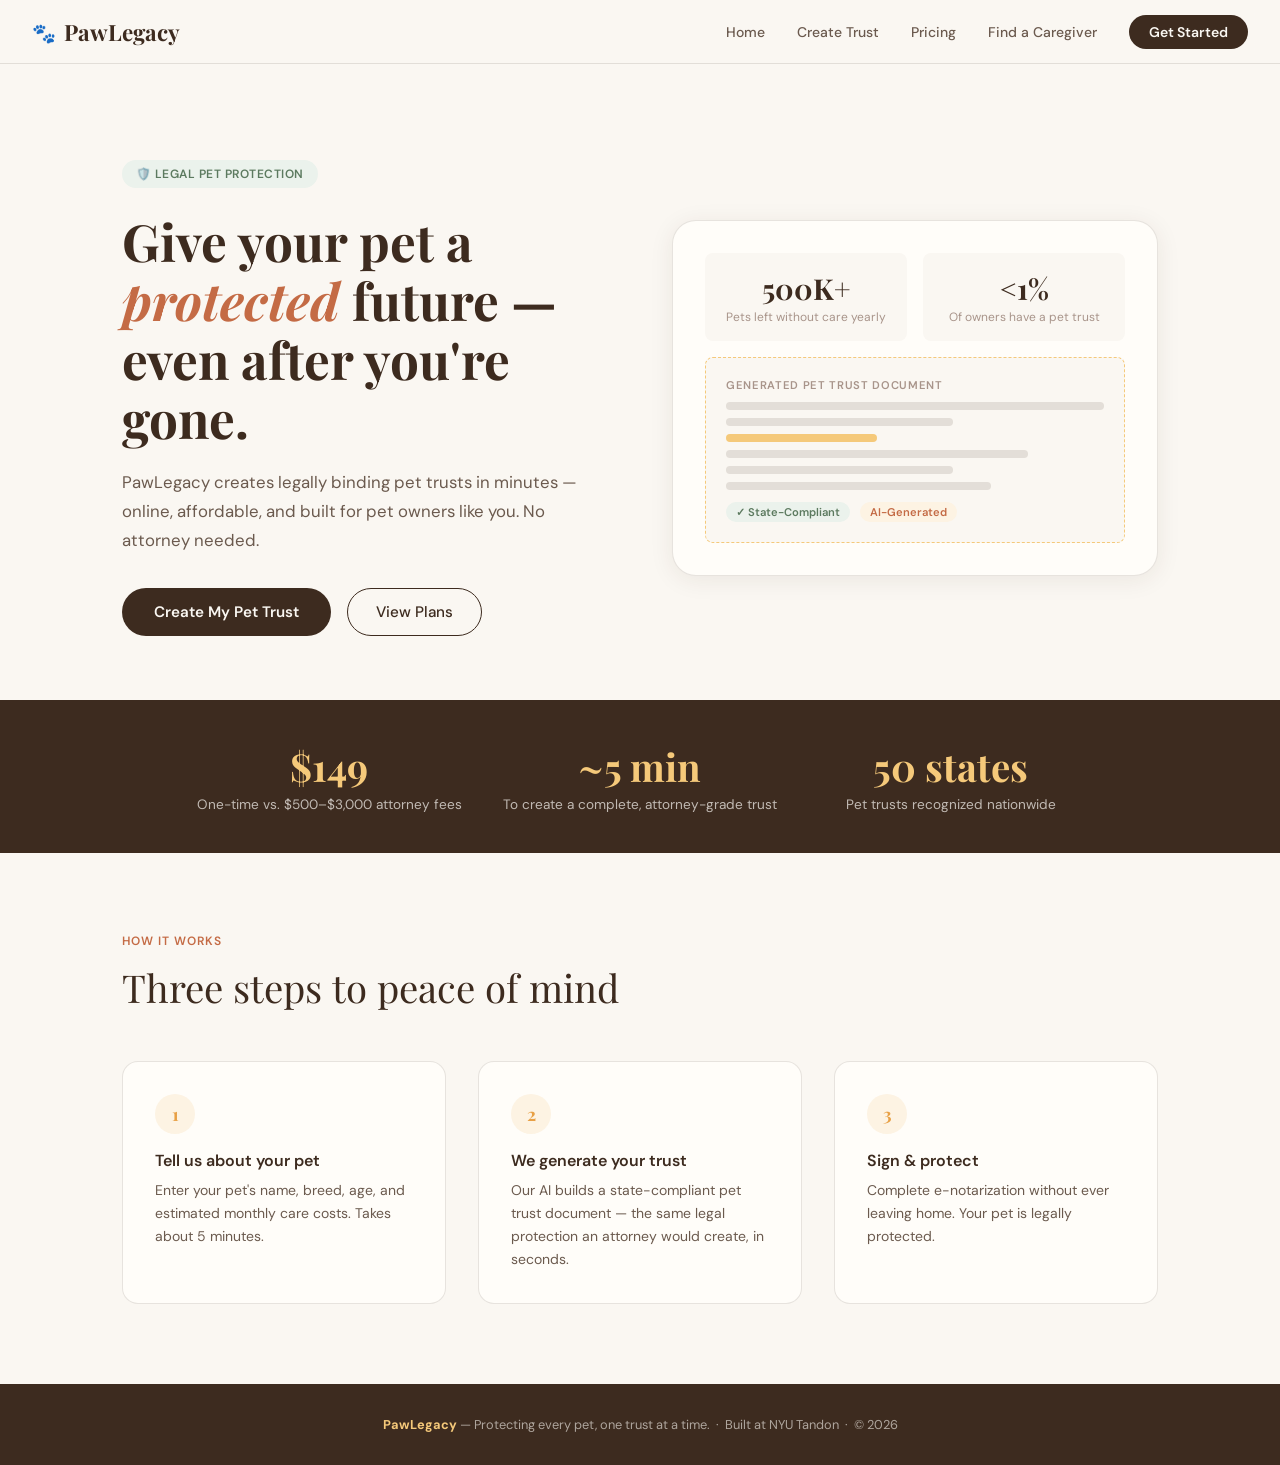
==== pawlegacy.html @ ebb41017 "Add files via upload" ====
<!DOCTYPE html>
<html lang="en">
<head>
<meta charset="UTF-8">
<meta name="viewport" content="width=device-width, initial-scale=1.0">
<title>PawLegacy — Protect Your Pet's Future</title>
<link href="https://fonts.googleapis.com/css2?family=Playfair+Display:ital,wght@0,400;0,700;1,400&family=DM+Sans:wght@300;400;500;600&display=swap" rel="stylesheet">
<style>
  :root {
    --cream: #FAF7F2;
    --warm-white: #FFFDF9;
    --bark: #3D2B1F;
    --bark-light: #6B4C3B;
    --amber: #E8A045;
    --amber-light: #F5C97A;
    --amber-pale: #FDF3E3;
    --sage: #5C7A5F;
    --sage-light: #8BA88E;
    --sage-pale: #EBF2EC;
    --terracotta: #C46B45;
    --terracotta-pale: #F7EAE4;
    --text-main: #2A1F17;
    --text-mid: #6B5A4E;
    --text-light: #A8948A;
    --border: rgba(61,43,31,0.12);
    --shadow: 0 4px 24px rgba(61,43,31,0.08);
    --radius: 16px;
    --radius-sm: 8px;
  }

  * { margin: 0; padding: 0; box-sizing: border-box; }

  body {
    font-family: 'DM Sans', sans-serif;
    background: var(--cream);
    color: var(--text-main);
    min-height: 100vh;
  }

  /* NAV */
  nav {
    position: fixed; top: 0; left: 0; right: 0; z-index: 100;
    background: rgba(250,247,242,0.92);
    backdrop-filter: blur(12px);
    border-bottom: 1px solid var(--border);
    padding: 0 2rem;
    height: 64px;
    display: flex; align-items: center; justify-content: space-between;
  }
  .nav-logo {
    font-family: 'Playfair Display', serif;
    font-size: 1.4rem;
    font-weight: 700;
    color: var(--bark);
    display: flex; align-items: center; gap: 8px;
  }
  .nav-logo .paw { font-size: 1.2rem; }
  .nav-links { display: flex; gap: 2rem; align-items: center; }
  .nav-links a {
    text-decoration: none; color: var(--text-mid);
    font-size: 0.875rem; font-weight: 500;
    cursor: pointer;
    transition: color 0.2s;
  }
  .nav-links a:hover { color: var(--bark); }
  .nav-cta {
    background: var(--bark);
    color: var(--cream) !important;
    padding: 8px 20px;
    border-radius: 40px;
    font-weight: 600 !important;
  }
  .nav-cta:hover { background: var(--bark-light); color: var(--cream) !important; }

  /* PAGES */
  .page { display: none; padding-top: 64px; min-height: 100vh; }
  .page.active { display: block; }

  /* ====== LANDING PAGE ====== */
  .hero {
    padding: 6rem 2rem 4rem;
    max-width: 1100px;
    margin: 0 auto;
    display: grid;
    grid-template-columns: 1fr 1fr;
    gap: 4rem;
    align-items: center;
  }
  .hero-badge {
    display: inline-flex; align-items: center; gap: 6px;
    background: var(--sage-pale);
    color: var(--sage);
    font-size: 0.75rem; font-weight: 600;
    padding: 6px 14px;
    border-radius: 40px;
    margin-bottom: 1.5rem;
    letter-spacing: 0.04em;
    text-transform: uppercase;
  }
  .hero h1 {
    font-family: 'Playfair Display', serif;
    font-size: clamp(2.4rem, 4vw, 3.4rem);
    line-height: 1.15;
    color: var(--bark);
    margin-bottom: 1.25rem;
  }
  .hero h1 em { font-style: italic; color: var(--terracotta); }
  .hero p {
    font-size: 1.05rem;
    line-height: 1.75;
    color: var(--text-mid);
    margin-bottom: 2rem;
  }
  .hero-actions { display: flex; gap: 1rem; align-items: center; flex-wrap: wrap; }
  .btn-primary {
    background: var(--bark);
    color: var(--cream);
    border: none;
    padding: 14px 32px;
    border-radius: 40px;
    font-family: 'DM Sans', sans-serif;
    font-size: 0.95rem;
    font-weight: 600;
    cursor: pointer;
    transition: transform 0.2s, background 0.2s;
  }
  .btn-primary:hover { background: var(--bark-light); transform: translateY(-1px); }
  .btn-secondary {
    background: transparent;
    color: var(--bark);
    border: 1.5px solid var(--bark);
    padding: 13px 28px;
    border-radius: 40px;
    font-family: 'DM Sans', sans-serif;
    font-size: 0.95rem;
    font-weight: 500;
    cursor: pointer;
    transition: background 0.2s;
  }
  .btn-secondary:hover { background: var(--amber-pale); }

  .hero-visual {
    position: relative;
    background: var(--warm-white);
    border-radius: 24px;
    border: 1px solid var(--border);
    padding: 2rem;
    box-shadow: var(--shadow);
  }
  .hero-stat-row { display: grid; grid-template-columns: 1fr 1fr; gap: 1rem; margin-bottom: 1rem; }
  .hero-stat {
    background: var(--cream);
    border-radius: var(--radius-sm);
    padding: 1rem;
    text-align: center;
  }
  .hero-stat .num {
    font-family: 'Playfair Display', serif;
    font-size: 1.8rem;
    font-weight: 700;
    color: var(--bark);
  }
  .hero-stat .label {
    font-size: 0.75rem;
    color: var(--text-light);
    margin-top: 2px;
  }
  .hero-doc-preview {
    background: var(--cream);
    border-radius: var(--radius-sm);
    padding: 1.25rem;
    border: 1px dashed var(--amber-light);
  }
  .doc-line { height: 8px; background: var(--border); border-radius: 4px; margin-bottom: 8px; }
  .doc-line.short { width: 60%; }
  .doc-line.amber { background: var(--amber-light); width: 40%; }
  .doc-tag {
    display: inline-block;
    background: var(--sage-pale);
    color: var(--sage);
    font-size: 0.7rem;
    font-weight: 600;
    padding: 3px 10px;
    border-radius: 20px;
    margin-top: 4px;
  }

  /* STATS STRIP */
  .stats-strip {
    background: var(--bark);
    padding: 2.5rem 2rem;
  }
  .stats-inner {
    max-width: 900px;
    margin: 0 auto;
    display: grid;
    grid-template-columns: repeat(3, 1fr);
    gap: 2rem;
    text-align: center;
  }
  .strip-stat .n {
    font-family: 'Playfair Display', serif;
    font-size: 2.4rem;
    color: var(--amber-light);
    font-weight: 700;
  }
  .strip-stat .l {
    font-size: 0.85rem;
    color: rgba(250,247,242,0.7);
    margin-top: 4px;
  }

  /* HOW IT WORKS */
  .section {
    padding: 5rem 2rem;
    max-width: 1100px;
    margin: 0 auto;
  }
  .section-label {
    font-size: 0.75rem;
    font-weight: 600;
    letter-spacing: 0.08em;
    text-transform: uppercase;
    color: var(--terracotta);
    margin-bottom: 0.75rem;
  }
  .section-title {
    font-family: 'Playfair Display', serif;
    font-size: clamp(1.8rem, 3vw, 2.6rem);
    color: var(--bark);
    margin-bottom: 3rem;
  }
  .steps {
    display: grid;
    grid-template-columns: repeat(3, 1fr);
    gap: 2rem;
  }
  .step {
    background: var(--warm-white);
    border-radius: var(--radius);
    padding: 2rem;
    border: 1px solid var(--border);
    position: relative;
  }
  .step-num {
    width: 40px; height: 40px;
    background: var(--amber-pale);
    color: var(--amber);
    border-radius: 50%;
    display: flex; align-items: center; justify-content: center;
    font-family: 'Playfair Display', serif;
    font-size: 1.1rem;
    font-weight: 700;
    margin-bottom: 1rem;
  }
  .step h3 {
    font-size: 1rem;
    font-weight: 600;
    color: var(--bark);
    margin-bottom: 0.5rem;
  }
  .step p { font-size: 0.875rem; color: var(--text-mid); line-height: 1.65; }

  /* FOOTER */
  footer {
    background: var(--bark);
    color: rgba(250,247,242,0.6);
    text-align: center;
    padding: 2rem;
    font-size: 0.8rem;
  }
  footer strong { color: var(--amber-light); }

  /* ====== TRUST FORM PAGE ====== */
  .form-container {
    max-width: 760px;
    margin: 0 auto;
    padding: 3rem 2rem;
  }
  .form-header { margin-bottom: 2.5rem; }
  .form-header h2 {
    font-family: 'Playfair Display', serif;
    font-size: 2rem;
    color: var(--bark);
    margin-bottom: 0.5rem;
  }
  .form-header p { color: var(--text-mid); font-size: 0.95rem; }

  .form-card {
    background: var(--warm-white);
    border-radius: var(--radius);
    border: 1px solid var(--border);
    padding: 2rem;
    margin-bottom: 1.5rem;
  }
  .form-card h3 {
    font-size: 0.8rem;
    font-weight: 600;
    letter-spacing: 0.06em;
    text-transform: uppercase;
    color: var(--amber);
    margin-bottom: 1.25rem;
  }
  .form-grid { display: grid; grid-template-columns: 1fr 1fr; gap: 1rem; }
  .form-group { margin-bottom: 0; }
  .form-group.full { grid-column: 1 / -1; }
  label {
    display: block;
    font-size: 0.8rem;
    font-weight: 500;
    color: var(--text-mid);
    margin-bottom: 5px;
  }
  input, select, textarea {
    width: 100%;
    background: var(--cream);
    border: 1px solid var(--border);
    border-radius: var(--radius-sm);
    padding: 10px 14px;
    font-family: 'DM Sans', sans-serif;
    font-size: 0.9rem;
    color: var(--text-main);
    transition: border-color 0.2s;
    outline: none;
  }
  input:focus, select:focus, textarea:focus {
    border-color: var(--amber);
    background: var(--warm-white);
  }
  textarea { min-height: 80px; resize: vertical; }

  .pet-row {
    background: var(--cream);
    border-radius: var(--radius-sm);
    padding: 1rem;
    margin-bottom: 0.75rem;
    border: 1px solid var(--border);
    display: grid;
    grid-template-columns: 1fr 1fr 1fr auto;
    gap: 0.75rem;
    align-items: end;
  }
  .btn-add-pet {
    background: none;
    border: 1.5px dashed var(--border);
    border-radius: var(--radius-sm);
    padding: 10px;
    width: 100%;
    font-family: 'DM Sans', sans-serif;
    font-size: 0.875rem;
    color: var(--text-light);
    cursor: pointer;
    transition: border-color 0.2s, color 0.2s;
    margin-top: 0.5rem;
  }
  .btn-add-pet:hover { border-color: var(--amber); color: var(--amber); }
  .btn-remove {
    background: none;
    border: none;
    color: var(--text-light);
    cursor: pointer;
    font-size: 1.1rem;
    padding: 6px;
    border-radius: 4px;
    line-height: 1;
  }
  .btn-remove:hover { color: var(--terracotta); }

  .generate-btn {
    width: 100%;
    background: var(--bark);
    color: var(--cream);
    border: none;
    padding: 16px;
    border-radius: 40px;
    font-family: 'DM Sans', sans-serif;
    font-size: 1rem;
    font-weight: 600;
    cursor: pointer;
    margin-top: 0.5rem;
    transition: background 0.2s, transform 0.2s;
    display: flex; align-items: center; justify-content: center; gap: 8px;
  }
  .generate-btn:hover { background: var(--bark-light); transform: translateY(-1px); }
  .generate-btn:disabled { opacity: 0.6; cursor: not-allowed; transform: none; }

  /* Loading */
  .loading-state {
    text-align: center;
    padding: 3rem 2rem;
    display: none;
  }
  .spinner {
    width: 40px; height: 40px;
    border: 3px solid var(--border);
    border-top-color: var(--amber);
    border-radius: 50%;
    animation: spin 0.8s linear infinite;
    margin: 0 auto 1rem;
  }
  @keyframes spin { to { transform: rotate(360deg); } }
  .loading-state p { color: var(--text-mid); font-size: 0.9rem; }

  /* Document output */
  .doc-output {
    display: none;
    background: var(--warm-white);
    border-radius: var(--radius);
    border: 2px solid var(--sage-light);
    padding: 2.5rem;
    margin-top: 1.5rem;
    position: relative;
  }
  .doc-output .doc-badge {
    position: absolute; top: -12px; left: 24px;
    background: var(--sage);
    color: white;
    font-size: 0.7rem;
    font-weight: 600;
    padding: 4px 14px;
    border-radius: 20px;
    letter-spacing: 0.04em;
    text-transform: uppercase;
  }
  .doc-output h4 {
    font-family: 'Playfair Display', serif;
    font-size: 1.3rem;
    color: var(--bark);
    margin-bottom: 1rem;
    text-align: center;
    border-bottom: 1px solid var(--border);
    padding-bottom: 1rem;
  }
  .doc-content {
    font-size: 0.875rem;
    line-height: 1.8;
    color: var(--text-main);
    white-space: pre-wrap;
  }
  .doc-actions {
    display: flex; gap: 1rem; margin-top: 1.5rem;
  }
  .btn-download {
    flex: 1;
    background: var(--sage);
    color: white;
    border: none;
    padding: 12px;
    border-radius: 40px;
    font-family: 'DM Sans', sans-serif;
    font-weight: 600;
    font-size: 0.875rem;
    cursor: pointer;
  }
  .btn-notarize {
    flex: 1;
    background: var(--amber);
    color: white;
    border: none;
    padding: 12px;
    border-radius: 40px;
    font-family: 'DM Sans', sans-serif;
    font-weight: 600;
    font-size: 0.875rem;
    cursor: pointer;
  }

  /* ====== PRICING PAGE ====== */
  .pricing-container {
    max-width: 900px;
    margin: 0 auto;
    padding: 3rem 2rem;
  }
  .pricing-header { text-align: center; margin-bottom: 3rem; }
  .pricing-header h2 {
    font-family: 'Playfair Display', serif;
    font-size: 2.2rem;
    color: var(--bark);
    margin-bottom: 0.5rem;
  }
  .pricing-header p { color: var(--text-mid); }
  .pricing-grid {
    display: grid;
    grid-template-columns: 1fr 1fr;
    gap: 1.5rem;
    margin-bottom: 3rem;
  }
  .plan-card {
    background: var(--warm-white);
    border-radius: var(--radius);
    border: 1.5px solid var(--border);
    padding: 2rem;
    position: relative;
  }
  .plan-card.featured {
    border-color: var(--amber);
    background: var(--amber-pale);
  }
  .featured-badge {
    position: absolute; top: -12px; left: 50%; transform: translateX(-50%);
    background: var(--amber);
    color: white;
    font-size: 0.7rem;
    font-weight: 600;
    padding: 4px 16px;
    border-radius: 20px;
    white-space: nowrap;
  }
  .plan-name {
    font-size: 0.75rem;
    font-weight: 600;
    text-transform: uppercase;
    letter-spacing: 0.06em;
    color: var(--text-light);
    margin-bottom: 0.5rem;
  }
  .plan-price {
    font-family: 'Playfair Display', serif;
    font-size: 2.8rem;
    font-weight: 700;
    color: var(--bark);
    line-height: 1;
    margin-bottom: 0.25rem;
  }
  .plan-price .suffix {
    font-size: 1rem;
    font-family: 'DM Sans', sans-serif;
    color: var(--text-light);
  }
  .plan-sub {
    font-size: 0.8rem;
    color: var(--text-light);
    margin-bottom: 1.5rem;
  }
  .plan-features { list-style: none; margin-bottom: 2rem; }
  .plan-features li {
    font-size: 0.875rem;
    color: var(--text-mid);
    padding: 6px 0;
    border-bottom: 1px solid var(--border);
    display: flex; align-items: flex-start; gap: 8px;
  }
  .plan-features li:last-child { border-bottom: none; }
  .check { color: var(--sage); font-weight: 700; flex-shrink: 0; }
  .plan-btn {
    width: 100%;
    padding: 13px;
    border-radius: 40px;
    font-family: 'DM Sans', sans-serif;
    font-size: 0.9rem;
    font-weight: 600;
    cursor: pointer;
    border: none;
  }
  .plan-btn.bark { background: var(--bark); color: var(--cream); }
  .plan-btn.amber { background: var(--amber); color: white; }
  .plan-btn:hover { opacity: 0.9; transform: translateY(-1px); transition: all 0.2s; }

  .faq-section { margin-top: 1rem; }
  .faq-section h3 {
    font-family: 'Playfair Display', serif;
    font-size: 1.4rem;
    color: var(--bark);
    margin-bottom: 1rem;
  }
  .faq-item {
    border-bottom: 1px solid var(--border);
    padding: 1rem 0;
  }
  .faq-q {
    font-size: 0.9rem;
    font-weight: 500;
    color: var(--text-main);
    cursor: pointer;
    display: flex; justify-content: space-between; align-items: center;
  }
  .faq-a {
    font-size: 0.85rem;
    color: var(--text-mid);
    line-height: 1.65;
    margin-top: 0.5rem;
    display: none;
  }
  .faq-item.open .faq-a { display: block; }
  .faq-arrow { transition: transform 0.2s; }
  .faq-item.open .faq-arrow { transform: rotate(180deg); }

  /* ====== CAREGIVER MATCHING PAGE ====== */
  .caregiver-container {
    max-width: 1000px;
    margin: 0 auto;
    padding: 3rem 2rem;
  }
  .caregiver-header { margin-bottom: 2.5rem; }
  .caregiver-header h2 {
    font-family: 'Playfair Display', serif;
    font-size: 2rem;
    color: var(--bark);
    margin-bottom: 0.5rem;
  }
  .caregiver-header p { color: var(--text-mid); font-size: 0.95rem; }

  .filter-bar {
    background: var(--warm-white);
    border-radius: var(--radius);
    border: 1px solid var(--border);
    padding: 1.25rem 1.5rem;
    display: flex;
    gap: 1rem;
    align-items: center;
    flex-wrap: wrap;
    margin-bottom: 2rem;
  }
  .filter-bar label { font-size: 0.8rem; color: var(--text-light); margin: 0; }
  .filter-bar select {
    width: auto;
    font-size: 0.85rem;
    padding: 7px 12px;
    background: var(--cream);
  }
  .filter-tag {
    display: inline-flex; align-items: center; gap: 6px;
    background: var(--sage-pale);
    color: var(--sage);
    font-size: 0.75rem;
    font-weight: 600;
    padding: 5px 12px;
    border-radius: 20px;
    cursor: pointer;
    border: none;
    font-family: 'DM Sans', sans-serif;
    transition: background 0.2s;
  }
  .filter-tag.active, .filter-tag:hover { background: var(--sage-light); color: white; }

  .caregiver-grid {
    display: grid;
    grid-template-columns: repeat(3, 1fr);
    gap: 1.25rem;
  }
  .cg-card {
    background: var(--warm-white);
    border-radius: var(--radius);
    border: 1px solid var(--border);
    padding: 1.5rem;
    transition: box-shadow 0.2s, transform 0.2s;
    cursor: pointer;
  }
  .cg-card:hover { box-shadow: var(--shadow); transform: translateY(-2px); }
  .cg-top { display: flex; align-items: center; gap: 12px; margin-bottom: 1rem; }
  .cg-avatar {
    width: 48px; height: 48px;
    border-radius: 50%;
    display: flex; align-items: center; justify-content: center;
    font-family: 'Playfair Display', serif;
    font-size: 1.1rem;
    font-weight: 700;
    flex-shrink: 0;
  }
  .cg-name { font-size: 0.95rem; font-weight: 600; color: var(--bark); }
  .cg-location { font-size: 0.775rem; color: var(--text-light); margin-top: 2px; }
  .cg-tags { display: flex; flex-wrap: wrap; gap: 5px; margin-bottom: 1rem; }
  .cg-tag {
    font-size: 0.7rem;
    font-weight: 500;
    padding: 3px 10px;
    border-radius: 20px;
  }
  .tag-dog { background: var(--amber-pale); color: var(--terracotta); }
  .tag-cat { background: var(--terracotta-pale); color: var(--terracotta); }
  .tag-senior { background: var(--sage-pale); color: var(--sage); }
  .tag-vet { background: var(--cream); color: var(--text-mid); border: 1px solid var(--border); }
  .cg-rate { font-size: 0.875rem; color: var(--text-mid); margin-bottom: 1rem; }
  .cg-rate strong { color: var(--bark); }
  .cg-rating { display: flex; align-items: center; gap: 4px; font-size: 0.8rem; color: var(--amber); margin-bottom: 1rem; }
  .cg-rating .count { color: var(--text-light); }
  .cg-bio {
    font-size: 0.8rem;
    color: var(--text-mid);
    line-height: 1.6;
    margin-bottom: 1rem;
    display: -webkit-box;
    -webkit-line-clamp: 2;
    -webkit-box-orient: vertical;
    overflow: hidden;
  }
  .btn-contact {
    width: 100%;
    background: var(--bark);
    color: var(--cream);
    border: none;
    padding: 10px;
    border-radius: 40px;
    font-family: 'DM Sans', sans-serif;
    font-size: 0.8rem;
    font-weight: 600;
    cursor: pointer;
    transition: background 0.2s;
  }
  .btn-contact:hover { background: var(--bark-light); }

  /* Modal */
  .modal-overlay {
    display: none;
    position: fixed; inset: 0; z-index: 200;
    background: rgba(42,31,23,0.5);
    align-items: center; justify-content: center;
    padding: 1rem;
  }
  .modal-overlay.open { display: flex; }
  .modal {
    background: var(--warm-white);
    border-radius: var(--radius);
    padding: 2rem;
    max-width: 480px;
    width: 100%;
    position: relative;
    animation: slideUp 0.25s ease;
  }
  @keyframes slideUp { from { transform: translateY(20px); opacity: 0; } to { transform: translateY(0); opacity: 1; } }
  .modal-close {
    position: absolute; top: 1rem; right: 1rem;
    background: none; border: none; font-size: 1.2rem;
    cursor: pointer; color: var(--text-light);
  }
  .modal h3 { font-family: 'Playfair Display', serif; font-size: 1.3rem; color: var(--bark); margin-bottom: 1rem; }
  .modal p { font-size: 0.875rem; color: var(--text-mid); line-height: 1.65; margin-bottom: 1.5rem; }
  .modal-actions { display: flex; gap: 0.75rem; }
  .toast {
    position: fixed; bottom: 24px; right: 24px; z-index: 300;
    background: var(--sage);
    color: white;
    padding: 14px 20px;
    border-radius: var(--radius-sm);
    font-size: 0.875rem;
    font-weight: 500;
    box-shadow: 0 8px 24px rgba(0,0,0,0.15);
    transform: translateY(80px);
    opacity: 0;
    transition: all 0.3s ease;
  }
  .toast.show { transform: translateY(0); opacity: 1; }

  @media (max-width: 768px) {
    .hero { grid-template-columns: 1fr; gap: 2rem; }
    .hero-visual { display: none; }
    .steps { grid-template-columns: 1fr; }
    .stats-inner { grid-template-columns: 1fr; }
    .pricing-grid { grid-template-columns: 1fr; }
    .caregiver-grid { grid-template-columns: 1fr 1fr; }
    .pet-row { grid-template-columns: 1fr 1fr; }
    .form-grid { grid-template-columns: 1fr; }
  }
</style>
</head>
<body>

<nav>
  <div class="nav-logo"><span class="paw">🐾</span> PawLegacy</div>
  <div class="nav-links">
    <a onclick="showPage('home')">Home</a>
    <a onclick="showPage('trust')">Create Trust</a>
    <a onclick="showPage('pricing')">Pricing</a>
    <a onclick="showPage('caregiver')">Find a Caregiver</a>
    <a class="nav-cta" onclick="showPage('trust')">Get Started</a>
  </div>
</nav>

<!-- ========== HOME PAGE ========== -->
<div id="page-home" class="page active">
  <section class="hero">
    <div class="hero-text">
      <div class="hero-badge">🛡️ Legal Pet Protection</div>
      <h1>Give your pet a <em>protected</em> future — even after you're gone.</h1>
      <p>PawLegacy creates legally binding pet trusts in minutes — online, affordable, and built for pet owners like you. No attorney needed.</p>
      <div class="hero-actions">
        <button class="btn-primary" onclick="showPage('trust')">Create My Pet Trust</button>
        <button class="btn-secondary" onclick="showPage('pricing')">View Plans</button>
      </div>
    </div>
    <div class="hero-visual">
      <div class="hero-stat-row">
        <div class="hero-stat">
          <div class="num">500K+</div>
          <div class="label">Pets left without care yearly</div>
        </div>
        <div class="hero-stat">
          <div class="num">&lt;1%</div>
          <div class="label">Of owners have a pet trust</div>
        </div>
      </div>
      <div class="hero-doc-preview">
        <div style="font-size:0.7rem;font-weight:600;color:var(--text-light);text-transform:uppercase;letter-spacing:0.06em;margin-bottom:10px;">Generated Pet Trust Document</div>
        <div class="doc-line"></div>
        <div class="doc-line short"></div>
        <div class="doc-line amber"></div>
        <div class="doc-line" style="width:80%"></div>
        <div class="doc-line short"></div>
        <div class="doc-line" style="width:70%"></div>
        <div class="doc-tag">✓ State-Compliant</div>
        <div class="doc-tag" style="margin-left:6px;background:var(--amber-pale);color:var(--terracotta)">AI-Generated</div>
      </div>
    </div>
  </section>

  <div class="stats-strip">
    <div class="stats-inner">
      <div class="strip-stat"><div class="n">$149</div><div class="l">One-time vs. $500–$3,000 attorney fees</div></div>
      <div class="strip-stat"><div class="n">~5 min</div><div class="l">To create a complete, attorney-grade trust</div></div>
      <div class="strip-stat"><div class="n">50 states</div><div class="l">Pet trusts recognized nationwide</div></div>
    </div>
  </div>

  <section class="section">
    <div class="section-label">How it works</div>
    <div class="section-title">Three steps to peace of mind</div>
    <div class="steps">
      <div class="step">
        <div class="step-num">1</div>
        <h3>Tell us about your pet</h3>
        <p>Enter your pet's name, breed, age, and estimated monthly care costs. Takes about 5 minutes.</p>
      </div>
      <div class="step">
        <div class="step-num">2</div>
        <h3>We generate your trust</h3>
        <p>Our AI builds a state-compliant pet trust document — the same legal protection an attorney would create, in seconds.</p>
      </div>
      <div class="step">
        <div class="step-num">3</div>
        <h3>Sign & protect</h3>
        <p>Complete e-notarization without ever leaving home. Your pet is legally protected.</p>
      </div>
    </div>
  </section>
  <footer>
    <strong>PawLegacy</strong> — Protecting every pet, one trust at a time. &nbsp;·&nbsp; Built at NYU Tandon &nbsp;·&nbsp; © 2026
  </footer>
</div>

<!-- ========== TRUST FORM PAGE ========== -->
<div id="page-trust" class="page">
  <div class="form-container">
    <div class="form-header">
      <h2>Create Your Pet Trust</h2>
      <p>Fill in the details below. Our AI will generate a legally compliant pet trust document tailored to your state.</p>
    </div>

    <div class="form-card">
      <h3>Your Information</h3>
      <div class="form-grid">
        <div class="form-group">
          <label>First Name</label>
          <input type="text" id="owner-first" placeholder="Jane">
        </div>
        <div class="form-group">
          <label>Last Name</label>
          <input type="text" id="owner-last" placeholder="Smith">
        </div>
        <div class="form-group">
          <label>State of Residence</label>
          <select id="owner-state">
            <option value="">Select state...</option>
            <option>New York</option><option>California</option><option>Texas</option>
            <option>Florida</option><option>Illinois</option><option>Washington</option>
            <option>New Jersey</option><option>Pennsylvania</option><option>Massachusetts</option>
          </select>
        </div>
        <div class="form-group">
          <label>Trust Fund Amount ($)</label>
          <input type="number" id="fund-amount" placeholder="e.g. 15000">
        </div>
        <div class="form-group full">
          <label>Named Caregiver (Trustee)</label>
          <input type="text" id="trustee" placeholder="Full name of the person who will care for your pet">
        </div>
        <div class="form-group full">
          <label>Caregiver's Relationship to You</label>
          <input type="text" id="trustee-rel" placeholder="e.g. sister, close friend, neighbor">
        </div>
      </div>
    </div>

    <div class="form-card">
      <h3>Your Pets</h3>
      <div id="pet-list"></div>
      <button class="btn-add-pet" onclick="addPet()">+ Add a pet</button>
    </div>

    <div class="form-card">
      <h3>Care Instructions</h3>
      <div class="form-grid">
        <div class="form-group full">
          <label>Dietary needs & feeding schedule</label>
          <textarea id="care-diet" placeholder="e.g. Grain-free dry food twice daily, ½ cup each time. No table scraps."></textarea>
        </div>
        <div class="form-group full">
          <label>Veterinarian & medical notes</label>
          <textarea id="care-vet" placeholder="e.g. Dr. Sarah Kim at Riverside Animal Clinic, 212-555-0192. Annual vaccines due in March. Allergic to penicillin."></textarea>
        </div>
        <div class="form-group full">
          <label>Special wishes or notes</label>
          <textarea id="care-special" placeholder="e.g. Buddy loves his blue blanket and a 30-min walk every evening. Please keep him indoors."></textarea>
        </div>
      </div>
    </div>

    <button class="generate-btn" id="gen-btn" onclick="generateTrust()">
      <span id="gen-btn-text">✨ Generate My Pet Trust</span>
    </button>

    <div class="loading-state" id="loading-state">
      <div class="spinner"></div>
      <p>Our AI is drafting your personalized pet trust document…</p>
    </div>

    <div class="doc-output" id="doc-output">
      <div class="doc-badge">✓ AI-Generated Draft</div>
      <h4>Pet Trust Agreement</h4>
      <div class="doc-content" id="doc-content"></div>
      <div class="doc-actions">
        <button class="btn-download" onclick="downloadDoc()">⬇ Download Document</button>
        <button class="btn-notarize" onclick="showToast('E-notarization service coming soon! Stay tuned.')">📋 Proceed to E-Notarization</button>
      </div>
    </div>
  </div>
</div>

<!-- ========== PRICING PAGE ========== -->
<div id="page-pricing" class="page">
  <div class="pricing-container">
    <div class="pricing-header">
      <h2>Simple, transparent pricing</h2>
      <p>No hidden fees. Cancel anytime. Your pet deserves the best.</p>
    </div>
    <div class="pricing-grid">
      <div class="plan-card">
        <div class="plan-name">Basic</div>
        <div class="plan-price">$149 <span class="suffix">one-time</span></div>
        <div class="plan-sub">Everything you need to get started</div>
        <ul class="plan-features">
          <li><span class="check">✓</span> AI-generated state-compliant pet trust</li>
          <li><span class="check">✓</span> E-notarization integration</li>
          <li><span class="check">✓</span> Cloud storage & downloadable PDF</li>
          <li><span class="check">✓</span> Up to 3 pets per trust</li>
          <li><span class="check">✓</span> Caregiver designation</li>
          <li><span class="check">✓</span> Email support</li>
        </ul>
        <button class="plan-btn bark" onclick="showPage('trust')">Get Started</button>
      </div>
      <div class="plan-card featured">
        <div class="featured-badge">Most Popular</div>
        <div class="plan-name">Premium Plus</div>
        <div class="plan-price">$9.99 <span class="suffix">/ month</span></div>
        <div class="plan-sub">Or $99/year · Includes Basic plan</div>
        <ul class="plan-features">
          <li><span class="check">✓</span> Everything in Basic</li>
          <li><span class="check">✓</span> Auto trust activation protocols</li>
          <li><span class="check">✓</span> Expense tracking & fund monitoring</li>
          <li><span class="check">✓</span> Legacy Capsule (videos, photos, letters)</li>
          <li><span class="check">✓</span> Caregiver matching service</li>
          <li><span class="check">✓</span> Legal template auto-updates</li>
          <li><span class="check">✓</span> Priority 24/7 support</li>
        </ul>
        <button class="plan-btn amber" onclick="showPage('trust')">Start Free Trial</button>
      </div>
    </div>

    <div class="faq-section">
      <h3>Frequently asked questions</h3>
      <div class="faq-item" onclick="toggleFaq(this)">
        <div class="faq-q">Is a pet trust actually legally binding? <span class="faq-arrow">▾</span></div>
        <div class="faq-a">Yes — pet trusts are legally recognized in all 50 U.S. states. They are the only legally enforceable way to leave funds specifically for your pet's care. PawLegacy generates documents that meet your state's specific requirements.</div>
      </div>
      <div class="faq-item" onclick="toggleFaq(this)">
        <div class="faq-q">Do I need an attorney to use PawLegacy? <span class="faq-arrow">▾</span></div>
        <div class="faq-a">No. Our platform automates the legal drafting process. We recommend having a personal attorney review the document if you have a complex estate, but it's not required for most pet owners.</div>
      </div>
      <div class="faq-item" onclick="toggleFaq(this)">
        <div class="faq-q">What happens to the trust funds? <span class="faq-arrow">▾</span></div>
        <div class="faq-a">Funds are held by a professional trust company partner. When the trust is activated, the designated caregiver receives regular disbursements according to the care plan you defined.</div>
      </div>
      <div class="faq-item" onclick="toggleFaq(this)">
        <div class="faq-q">Can I update my trust after creating it? <span class="faq-arrow">▾</span></div>
        <div class="faq-a">Yes — Premium Plus subscribers get automatic legal updates and can modify their trust document anytime through the platform dashboard.</div>
      </div>
    </div>
  </div>
</div>

<!-- ========== CAREGIVER PAGE ========== -->
<div id="page-caregiver" class="page">
  <div class="caregiver-container">
    <div class="caregiver-header">
      <h2>Find a Trusted Caregiver</h2>
      <p>All caregivers are background-checked, reviewed by the PawLegacy community, and experienced with long-term pet care commitments.</p>
    </div>

    <div class="filter-bar">
      <label>Pet type:</label>
      <button class="filter-tag active" onclick="filterCG(this, 'all')">All</button>
      <button class="filter-tag" onclick="filterCG(this, 'dog')">Dogs</button>
      <button class="filter-tag" onclick="filterCG(this, 'cat')">Cats</button>
      <button class="filter-tag" onclick="filterCG(this, 'senior')">Senior Pets</button>
      <label style="margin-left:auto">Sort by:</label>
      <select onchange="sortCG(this.value)" style="width:auto">
        <option value="rating">Highest Rated</option>
        <option value="rate">Lowest Rate</option>
        <option value="reviews">Most Reviews</option>
      </select>
    </div>

    <div class="caregiver-grid" id="cg-grid"></div>
  </div>
</div>

<!-- Modal -->
<div class="modal-overlay" id="modal" onclick="closeModal(event)">
  <div class="modal">
    <button class="modal-close" onclick="document.getElementById('modal').classList.remove('open')">✕</button>
    <h3 id="modal-name"></h3>
    <p id="modal-bio-full"></p>
    <p id="modal-details" style="font-size:0.8rem;color:var(--text-light);margin-top:-1rem;margin-bottom:1.5rem;"></p>
    <div class="modal-actions">
      <button class="btn-primary" style="flex:1" onclick="showToast('Request sent! The caregiver will contact you within 24 hours.'); document.getElementById(\'modal\').classList.remove(\'open\')">Send Request</button>
      <button class="btn-secondary" style="flex:1" onclick="document.getElementById('modal').classList.remove('open')">Cancel</button>
    </div>
  </div>
</div>

<div class="toast" id="toast"></div>

<script>
// Navigation
function showPage(id) {
  document.querySelectorAll('.page').forEach(p => p.classList.remove('active'));
  document.getElementById('page-' + id).classList.add('active');
  window.scrollTo(0,0);
}

// Pet management
let pets = [];
function addPet() {
  const id = Date.now();
  pets.push(id);
  const div = document.createElement('div');
  div.className = 'pet-row';
  div.id = 'pet-' + id;
  div.innerHTML = `
    <div class="form-group">
      <label>Pet Name</label>
      <input type="text" placeholder="e.g. Buddy" class="pet-name">
    </div>
    <div class="form-group">
      <label>Species / Breed</label>
      <input type="text" placeholder="e.g. Golden Retriever" class="pet-breed">
    </div>
    <div class="form-group">
      <label>Age (years)</label>
      <input type="number" placeholder="e.g. 4" class="pet-age" min="0" max="30">
    </div>
    <button class="btn-remove" onclick="removePet(${id})">✕</button>`;
  document.getElementById('pet-list').appendChild(div);
}
function removePet(id) {
  const el = document.getElementById('pet-' + id);
  if(el) el.remove();
  pets = pets.filter(p => p !== id);
}
// Add one default pet on load
addPet();

// Generate trust via Claude API
async function generateTrust() {
  const first = document.getElementById('owner-first').value.trim();
  const last = document.getElementById('owner-last').value.trim();
  const state = document.getElementById('owner-state').value;
  const fundAmt = document.getElementById('fund-amount').value;
  const trustee = document.getElementById('trustee').value.trim();
  const trusteeRel = document.getElementById('trustee-rel').value.trim();
  const diet = document.getElementById('care-diet').value.trim();
  const vet = document.getElementById('care-vet').value.trim();
  const special = document.getElementById('care-special').value.trim();

  if (!first || !last || !state || !trustee) {
    showToast('Please fill in your name, state, and trustee name.');
    return;
  }

  const petRows = document.querySelectorAll('.pet-row');
  if (petRows.length === 0) { showToast('Please add at least one pet.'); return; }

  let petsText = '';
  petRows.forEach((row, i) => {
    const name = row.querySelector('.pet-name').value || `Pet ${i+1}`;
    const breed = row.querySelector('.pet-breed').value || 'Unknown breed';
    const age = row.querySelector('.pet-age').value || 'Unknown age';
    petsText += `\n- ${name} (${breed}, ${age} years old)`;
  });

  const btn = document.getElementById('gen-btn');
  btn.disabled = true;
  document.getElementById('loading-state').style.display = 'block';
  document.getElementById('doc-output').style.display = 'none';

  const prompt = `You are a legal document AI specializing in pet trusts. Generate a formal, professional pet trust agreement for the following details:

Owner: ${first} ${last}
State: ${state}
Trust Fund Amount: $${fundAmt || 'TBD'}
Trustee (Caregiver): ${trustee} (${trusteeRel || 'designated caregiver'})
Pets:${petsText}
Dietary Care Notes: ${diet || 'Standard care per veterinarian guidance'}
Veterinary Information: ${vet || 'To be designated by owner'}
Special Instructions: ${special || 'None specified'}

Write a complete, formal Pet Trust Agreement document. Include:
1. Declaration and Purpose
2. Identification of Pets and Owner
3. Appointment and Duties of Trustee
4. Trust Funding and Distribution
5. Care Instructions
6. Trustee Compensation
7. Trust Termination
8. Governing Law (reference ${state} pet trust statutes)
9. Signature Blocks

Use formal legal language. Make it approximately 500–700 words. Format with clear section headings.`;

  try {
    const res = await fetch('https://api.anthropic.com/v1/messages', {
      method: 'POST',
      headers: { 'Content-Type': 'application/json' },
      body: JSON.stringify({
        model: 'claude-sonnet-4-20250514',
        max_tokens: 1000,
        messages: [{ role: 'user', content: prompt }]
      })
    });
    const data = await res.json();
    const text = data.content?.[0]?.text || 'Error generating document. Please try again.';
    document.getElementById('doc-content').textContent = text;
    document.getElementById('doc-output').style.display = 'block';
    document.getElementById('doc-output').scrollIntoView({ behavior: 'smooth', block: 'start' });
    showToast('Your pet trust document has been generated!');
  } catch(e) {
    showToast('Generation failed. Please check your connection and try again.');
  } finally {
    document.getElementById('loading-state').style.display = 'none';
    btn.disabled = false;
  }
}

// Download document
function downloadDoc() {
  const content = document.getElementById('doc-content').textContent;
  const blob = new Blob([content], { type: 'text/plain' });
  const a = document.createElement('a');
  a.href = URL.createObjectURL(blob);
  a.download = 'PawLegacy_Pet_Trust.txt';
  a.click();
  showToast('Document downloaded!');
}

// FAQ
function toggleFaq(el) {
  el.classList.toggle('open');
}

// Toast
function showToast(msg) {
  const t = document.getElementById('toast');
  t.textContent = msg;
  t.classList.add('show');
  setTimeout(() => t.classList.remove('show'), 3500);
}

// Modal
function closeModal(e) {
  if (e.target.id === 'modal') document.getElementById('modal').classList.remove('open');
}

// Caregiver data
const caregivers = [
  { id:1, name:'Emily Chen', initials:'EC', color:'#5C7A5F', colorBg:'#EBF2EC', location:'Brooklyn, NY', tags:['dog','cat','senior'], rate:85, rating:4.9, reviews:47, bio:'Certified veterinary technician with 8 years of experience in senior and special-needs pet care. Available for long-term trust arrangements.' },
  { id:2, name:'Marcus Rivera', initials:'MR', color:'#E8A045', colorBg:'#FDF3E3', location:'Manhattan, NY', tags:['dog'], rate:70, rating:4.7, reviews:31, bio:'Former shelter manager. Specializes in large breeds and active dogs. Fully insured and CPR-certified for animals.' },
  { id:3, name:'Priya Nair', initials:'PN', color:'#C46B45', colorBg:'#F7EAE4', location:'Queens, NY', tags:['cat','senior'], rate:60, rating:4.8, reviews:55, bio:'Cat behavior specialist and retired vet technician. Passionate about providing dignified, loving care for senior cats.' },
  { id:4, name:'Tom Okafor', initials:'TO', color:'#534AB7', colorBg:'#EEEDFE', location:'Hoboken, NJ', tags:['dog','cat'], rate:75, rating:4.6, reviews:22, bio:'Animal science graduate. Experience with multi-pet households. References available from 3 current PawLegacy trust arrangements.' },
  { id:5, name:'Sarah Kim', initials:'SK', color:'#3D2B1F', colorBg:'#FAF7F2', location:'Astoria, NY', tags:['senior','dog'], rate:90, rating:5.0, reviews:18, bio:'Specialized in palliative and senior pet care. A registered vet nurse offering premium, compassionate long-term commitment.' },
  { id:6, name:'Jordan Lee', initials:'JL', color:'#185FA5', colorBg:'#E6F1FB', location:'Jersey City, NJ', tags:['cat','dog'], rate:65, rating:4.5, reviews:38, bio:'Lifelong animal lover, 5+ years of professional pet sitting. Bonded and insured. Flexible schedule for trust care needs.' },
];

let currentFilter = 'all';
function renderCaregivers(list) {
  const grid = document.getElementById('cg-grid');
  grid.innerHTML = '';
  list.forEach(cg => {
    const stars = '★'.repeat(Math.floor(cg.rating)) + (cg.rating % 1 ? '½' : '');
    const tagHtml = cg.tags.map(t => `<span class="cg-tag tag-${t}">${t === 'senior' ? 'Senior Pets' : t === 'dog' ? 'Dogs' : 'Cats'}</span>`).join('');
    const card = document.createElement('div');
    card.className = 'cg-card';
    card.onclick = () => openModal(cg);
    card.innerHTML = `
      <div class="cg-top">
        <div class="cg-avatar" style="background:${cg.colorBg};color:${cg.color}">${cg.initials}</div>
        <div><div class="cg-name">${cg.name}</div><div class="cg-location">📍 ${cg.location}</div></div>
      </div>
      <div class="cg-tags">${tagHtml}</div>
      <div class="cg-rating">${stars} <span class="count">(${cg.reviews} reviews)</span></div>
      <div class="cg-rate">From <strong>$${cg.rate}/day</strong></div>
      <div class="cg-bio">${cg.bio}</div>
      <button class="btn-contact">Contact ${cg.name.split(' ')[0]}</button>`;
    grid.appendChild(card);
  });
}

function filterCG(btn, type) {
  document.querySelectorAll('.filter-tag').forEach(b => b.classList.remove('active'));
  btn.classList.add('active');
  currentFilter = type;
  applyFilters();
}
function sortCG(val) {
  applyFilters(val);
}
function applyFilters(sort) {
  let list = caregivers.filter(cg => currentFilter === 'all' || cg.tags.includes(currentFilter));
  const sortVal = sort || document.querySelector('.filter-bar select').value;
  if (sortVal === 'rating') list.sort((a,b) => b.rating - a.rating);
  if (sortVal === 'rate') list.sort((a,b) => a.rate - b.rate);
  if (sortVal === 'reviews') list.sort((a,b) => b.reviews - a.reviews);
  renderCaregivers(list);
}

function openModal(cg) {
  document.getElementById('modal-name').textContent = cg.name;
  document.getElementById('modal-bio-full').textContent = cg.bio;
  document.getElementById('modal-details').textContent = `📍 ${cg.location}  ·  $${cg.rate}/day  ·  ★ ${cg.rating} (${cg.reviews} reviews)`;
  document.getElementById('modal').classList.add('open');
}

// Init
applyFilters();
</script>
</body>
</html>
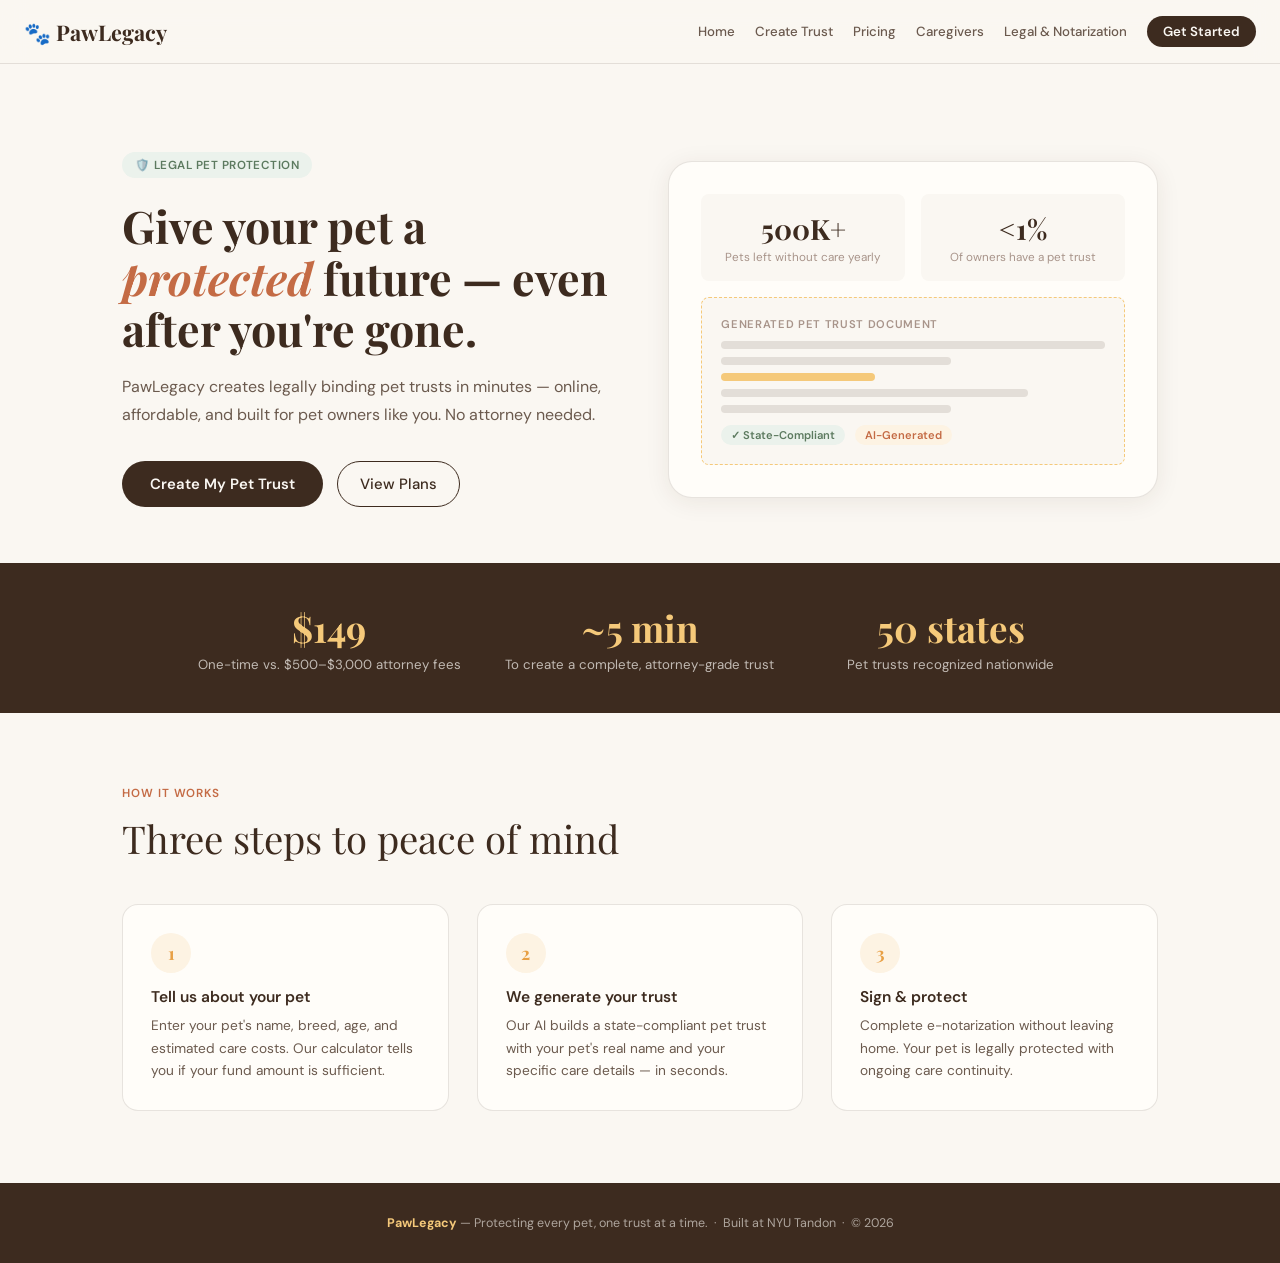
==== commit 8ee84550: "Add files via upload" ====
--- a/pawlegacy.html
+++ b/pawlegacy.html
@@ -7,766 +7,273 @@
 <link href="https://fonts.googleapis.com/css2?family=Playfair+Display:ital,wght@0,400;0,700;1,400&family=DM+Sans:wght@300;400;500;600&display=swap" rel="stylesheet">
 <style>
   :root {
-    --cream: #FAF7F2;
-    --warm-white: #FFFDF9;
-    --bark: #3D2B1F;
-    --bark-light: #6B4C3B;
-    --amber: #E8A045;
-    --amber-light: #F5C97A;
-    --amber-pale: #FDF3E3;
-    --sage: #5C7A5F;
-    --sage-light: #8BA88E;
-    --sage-pale: #EBF2EC;
-    --terracotta: #C46B45;
-    --terracotta-pale: #F7EAE4;
-    --text-main: #2A1F17;
-    --text-mid: #6B5A4E;
-    --text-light: #A8948A;
-    --border: rgba(61,43,31,0.12);
-    --shadow: 0 4px 24px rgba(61,43,31,0.08);
-    --radius: 16px;
-    --radius-sm: 8px;
+    --cream: #FAF7F2; --warm-white: #FFFDF9;
+    --bark: #3D2B1F; --bark-light: #6B4C3B;
+    --amber: #E8A045; --amber-light: #F5C97A; --amber-pale: #FDF3E3;
+    --sage: #5C7A5F; --sage-light: #8BA88E; --sage-pale: #EBF2EC;
+    --terracotta: #C46B45; --terracotta-pale: #F7EAE4;
+    --indigo: #4A4E9A; --indigo-pale: #EEEFFE;
+    --text-main: #2A1F17; --text-mid: #6B5A4E; --text-light: #A8948A;
+    --border: rgba(61,43,31,0.12); --shadow: 0 4px 24px rgba(61,43,31,0.08);
+    --radius: 16px; --radius-sm: 8px;
   }
-
-  * { margin: 0; padding: 0; box-sizing: border-box; }
-
-  body {
-    font-family: 'DM Sans', sans-serif;
-    background: var(--cream);
-    color: var(--text-main);
-    min-height: 100vh;
-  }
-
-  /* NAV */
-  nav {
-    position: fixed; top: 0; left: 0; right: 0; z-index: 100;
-    background: rgba(250,247,242,0.92);
-    backdrop-filter: blur(12px);
-    border-bottom: 1px solid var(--border);
-    padding: 0 2rem;
-    height: 64px;
-    display: flex; align-items: center; justify-content: space-between;
-  }
-  .nav-logo {
-    font-family: 'Playfair Display', serif;
-    font-size: 1.4rem;
-    font-weight: 700;
-    color: var(--bark);
-    display: flex; align-items: center; gap: 8px;
-  }
-  .nav-logo .paw { font-size: 1.2rem; }
-  .nav-links { display: flex; gap: 2rem; align-items: center; }
-  .nav-links a {
-    text-decoration: none; color: var(--text-mid);
-    font-size: 0.875rem; font-weight: 500;
-    cursor: pointer;
-    transition: color 0.2s;
-  }
-  .nav-links a:hover { color: var(--bark); }
-  .nav-cta {
-    background: var(--bark);
-    color: var(--cream) !important;
-    padding: 8px 20px;
-    border-radius: 40px;
-    font-weight: 600 !important;
-  }
-  .nav-cta:hover { background: var(--bark-light); color: var(--cream) !important; }
-
-  /* PAGES */
-  .page { display: none; padding-top: 64px; min-height: 100vh; }
-  .page.active { display: block; }
-
-  /* ====== LANDING PAGE ====== */
-  .hero {
-    padding: 6rem 2rem 4rem;
-    max-width: 1100px;
-    margin: 0 auto;
-    display: grid;
-    grid-template-columns: 1fr 1fr;
-    gap: 4rem;
-    align-items: center;
-  }
-  .hero-badge {
-    display: inline-flex; align-items: center; gap: 6px;
-    background: var(--sage-pale);
-    color: var(--sage);
-    font-size: 0.75rem; font-weight: 600;
-    padding: 6px 14px;
-    border-radius: 40px;
-    margin-bottom: 1.5rem;
-    letter-spacing: 0.04em;
-    text-transform: uppercase;
-  }
-  .hero h1 {
-    font-family: 'Playfair Display', serif;
-    font-size: clamp(2.4rem, 4vw, 3.4rem);
-    line-height: 1.15;
-    color: var(--bark);
-    margin-bottom: 1.25rem;
-  }
-  .hero h1 em { font-style: italic; color: var(--terracotta); }
-  .hero p {
-    font-size: 1.05rem;
-    line-height: 1.75;
-    color: var(--text-mid);
-    margin-bottom: 2rem;
-  }
-  .hero-actions { display: flex; gap: 1rem; align-items: center; flex-wrap: wrap; }
-  .btn-primary {
-    background: var(--bark);
-    color: var(--cream);
-    border: none;
-    padding: 14px 32px;
-    border-radius: 40px;
-    font-family: 'DM Sans', sans-serif;
-    font-size: 0.95rem;
-    font-weight: 600;
-    cursor: pointer;
-    transition: transform 0.2s, background 0.2s;
-  }
-  .btn-primary:hover { background: var(--bark-light); transform: translateY(-1px); }
-  .btn-secondary {
-    background: transparent;
-    color: var(--bark);
-    border: 1.5px solid var(--bark);
-    padding: 13px 28px;
-    border-radius: 40px;
-    font-family: 'DM Sans', sans-serif;
-    font-size: 0.95rem;
-    font-weight: 500;
-    cursor: pointer;
-    transition: background 0.2s;
-  }
-  .btn-secondary:hover { background: var(--amber-pale); }
-
-  .hero-visual {
-    position: relative;
-    background: var(--warm-white);
-    border-radius: 24px;
-    border: 1px solid var(--border);
-    padding: 2rem;
-    box-shadow: var(--shadow);
-  }
-  .hero-stat-row { display: grid; grid-template-columns: 1fr 1fr; gap: 1rem; margin-bottom: 1rem; }
-  .hero-stat {
-    background: var(--cream);
-    border-radius: var(--radius-sm);
-    padding: 1rem;
-    text-align: center;
-  }
-  .hero-stat .num {
-    font-family: 'Playfair Display', serif;
-    font-size: 1.8rem;
-    font-weight: 700;
-    color: var(--bark);
-  }
-  .hero-stat .label {
-    font-size: 0.75rem;
-    color: var(--text-light);
-    margin-top: 2px;
-  }
-  .hero-doc-preview {
-    background: var(--cream);
-    border-radius: var(--radius-sm);
-    padding: 1.25rem;
-    border: 1px dashed var(--amber-light);
-  }
-  .doc-line { height: 8px; background: var(--border); border-radius: 4px; margin-bottom: 8px; }
-  .doc-line.short { width: 60%; }
-  .doc-line.amber { background: var(--amber-light); width: 40%; }
-  .doc-tag {
-    display: inline-block;
-    background: var(--sage-pale);
-    color: var(--sage);
-    font-size: 0.7rem;
-    font-weight: 600;
-    padding: 3px 10px;
-    border-radius: 20px;
-    margin-top: 4px;
-  }
-
-  /* STATS STRIP */
-  .stats-strip {
-    background: var(--bark);
-    padding: 2.5rem 2rem;
-  }
-  .stats-inner {
-    max-width: 900px;
-    margin: 0 auto;
-    display: grid;
-    grid-template-columns: repeat(3, 1fr);
-    gap: 2rem;
-    text-align: center;
-  }
-  .strip-stat .n {
-    font-family: 'Playfair Display', serif;
-    font-size: 2.4rem;
-    color: var(--amber-light);
-    font-weight: 700;
-  }
-  .strip-stat .l {
-    font-size: 0.85rem;
-    color: rgba(250,247,242,0.7);
-    margin-top: 4px;
-  }
-
-  /* HOW IT WORKS */
-  .section {
-    padding: 5rem 2rem;
-    max-width: 1100px;
-    margin: 0 auto;
-  }
-  .section-label {
-    font-size: 0.75rem;
-    font-weight: 600;
-    letter-spacing: 0.08em;
-    text-transform: uppercase;
-    color: var(--terracotta);
-    margin-bottom: 0.75rem;
-  }
-  .section-title {
-    font-family: 'Playfair Display', serif;
-    font-size: clamp(1.8rem, 3vw, 2.6rem);
-    color: var(--bark);
-    margin-bottom: 3rem;
-  }
-  .steps {
-    display: grid;
-    grid-template-columns: repeat(3, 1fr);
-    gap: 2rem;
-  }
-  .step {
-    background: var(--warm-white);
-    border-radius: var(--radius);
-    padding: 2rem;
-    border: 1px solid var(--border);
-    position: relative;
-  }
-  .step-num {
-    width: 40px; height: 40px;
-    background: var(--amber-pale);
-    color: var(--amber);
-    border-radius: 50%;
-    display: flex; align-items: center; justify-content: center;
-    font-family: 'Playfair Display', serif;
-    font-size: 1.1rem;
-    font-weight: 700;
-    margin-bottom: 1rem;
-  }
-  .step h3 {
-    font-size: 1rem;
-    font-weight: 600;
-    color: var(--bark);
-    margin-bottom: 0.5rem;
-  }
-  .step p { font-size: 0.875rem; color: var(--text-mid); line-height: 1.65; }
-
-  /* FOOTER */
-  footer {
-    background: var(--bark);
-    color: rgba(250,247,242,0.6);
-    text-align: center;
-    padding: 2rem;
-    font-size: 0.8rem;
-  }
-  footer strong { color: var(--amber-light); }
-
-  /* ====== TRUST FORM PAGE ====== */
-  .form-container {
-    max-width: 760px;
-    margin: 0 auto;
-    padding: 3rem 2rem;
-  }
-  .form-header { margin-bottom: 2.5rem; }
-  .form-header h2 {
-    font-family: 'Playfair Display', serif;
-    font-size: 2rem;
-    color: var(--bark);
-    margin-bottom: 0.5rem;
-  }
-  .form-header p { color: var(--text-mid); font-size: 0.95rem; }
-
-  .form-card {
-    background: var(--warm-white);
-    border-radius: var(--radius);
-    border: 1px solid var(--border);
-    padding: 2rem;
-    margin-bottom: 1.5rem;
-  }
-  .form-card h3 {
-    font-size: 0.8rem;
-    font-weight: 600;
-    letter-spacing: 0.06em;
-    text-transform: uppercase;
-    color: var(--amber);
-    margin-bottom: 1.25rem;
-  }
-  .form-grid { display: grid; grid-template-columns: 1fr 1fr; gap: 1rem; }
-  .form-group { margin-bottom: 0; }
-  .form-group.full { grid-column: 1 / -1; }
-  label {
-    display: block;
-    font-size: 0.8rem;
-    font-weight: 500;
-    color: var(--text-mid);
-    margin-bottom: 5px;
-  }
-  input, select, textarea {
-    width: 100%;
-    background: var(--cream);
-    border: 1px solid var(--border);
-    border-radius: var(--radius-sm);
-    padding: 10px 14px;
-    font-family: 'DM Sans', sans-serif;
-    font-size: 0.9rem;
-    color: var(--text-main);
-    transition: border-color 0.2s;
-    outline: none;
-  }
-  input:focus, select:focus, textarea:focus {
-    border-color: var(--amber);
-    background: var(--warm-white);
-  }
-  textarea { min-height: 80px; resize: vertical; }
-
-  .pet-row {
-    background: var(--cream);
-    border-radius: var(--radius-sm);
-    padding: 1rem;
-    margin-bottom: 0.75rem;
-    border: 1px solid var(--border);
-    display: grid;
-    grid-template-columns: 1fr 1fr 1fr auto;
-    gap: 0.75rem;
-    align-items: end;
-  }
-  .btn-add-pet {
-    background: none;
-    border: 1.5px dashed var(--border);
-    border-radius: var(--radius-sm);
-    padding: 10px;
-    width: 100%;
-    font-family: 'DM Sans', sans-serif;
-    font-size: 0.875rem;
-    color: var(--text-light);
-    cursor: pointer;
-    transition: border-color 0.2s, color 0.2s;
-    margin-top: 0.5rem;
-  }
-  .btn-add-pet:hover { border-color: var(--amber); color: var(--amber); }
-  .btn-remove {
-    background: none;
-    border: none;
-    color: var(--text-light);
-    cursor: pointer;
-    font-size: 1.1rem;
-    padding: 6px;
-    border-radius: 4px;
-    line-height: 1;
-  }
-  .btn-remove:hover { color: var(--terracotta); }
-
-  .generate-btn {
-    width: 100%;
-    background: var(--bark);
-    color: var(--cream);
-    border: none;
-    padding: 16px;
-    border-radius: 40px;
-    font-family: 'DM Sans', sans-serif;
-    font-size: 1rem;
-    font-weight: 600;
-    cursor: pointer;
-    margin-top: 0.5rem;
-    transition: background 0.2s, transform 0.2s;
-    display: flex; align-items: center; justify-content: center; gap: 8px;
-  }
-  .generate-btn:hover { background: var(--bark-light); transform: translateY(-1px); }
-  .generate-btn:disabled { opacity: 0.6; cursor: not-allowed; transform: none; }
-
-  /* Loading */
-  .loading-state {
-    text-align: center;
-    padding: 3rem 2rem;
-    display: none;
-  }
-  .spinner {
-    width: 40px; height: 40px;
-    border: 3px solid var(--border);
-    border-top-color: var(--amber);
-    border-radius: 50%;
-    animation: spin 0.8s linear infinite;
-    margin: 0 auto 1rem;
-  }
-  @keyframes spin { to { transform: rotate(360deg); } }
-  .loading-state p { color: var(--text-mid); font-size: 0.9rem; }
-
-  /* Document output */
-  .doc-output {
-    display: none;
-    background: var(--warm-white);
-    border-radius: var(--radius);
-    border: 2px solid var(--sage-light);
-    padding: 2.5rem;
-    margin-top: 1.5rem;
-    position: relative;
-  }
-  .doc-output .doc-badge {
-    position: absolute; top: -12px; left: 24px;
-    background: var(--sage);
-    color: white;
-    font-size: 0.7rem;
-    font-weight: 600;
-    padding: 4px 14px;
-    border-radius: 20px;
-    letter-spacing: 0.04em;
-    text-transform: uppercase;
-  }
-  .doc-output h4 {
-    font-family: 'Playfair Display', serif;
-    font-size: 1.3rem;
-    color: var(--bark);
-    margin-bottom: 1rem;
-    text-align: center;
-    border-bottom: 1px solid var(--border);
-    padding-bottom: 1rem;
-  }
-  .doc-content {
-    font-size: 0.875rem;
-    line-height: 1.8;
-    color: var(--text-main);
-    white-space: pre-wrap;
-  }
-  .doc-actions {
-    display: flex; gap: 1rem; margin-top: 1.5rem;
-  }
-  .btn-download {
-    flex: 1;
-    background: var(--sage);
-    color: white;
-    border: none;
-    padding: 12px;
-    border-radius: 40px;
-    font-family: 'DM Sans', sans-serif;
-    font-weight: 600;
-    font-size: 0.875rem;
-    cursor: pointer;
-  }
-  .btn-notarize {
-    flex: 1;
-    background: var(--amber);
-    color: white;
-    border: none;
-    padding: 12px;
-    border-radius: 40px;
-    font-family: 'DM Sans', sans-serif;
-    font-weight: 600;
-    font-size: 0.875rem;
-    cursor: pointer;
-  }
-
-  /* ====== PRICING PAGE ====== */
-  .pricing-container {
-    max-width: 900px;
-    margin: 0 auto;
-    padding: 3rem 2rem;
-  }
-  .pricing-header { text-align: center; margin-bottom: 3rem; }
-  .pricing-header h2 {
-    font-family: 'Playfair Display', serif;
-    font-size: 2.2rem;
-    color: var(--bark);
-    margin-bottom: 0.5rem;
-  }
-  .pricing-header p { color: var(--text-mid); }
-  .pricing-grid {
-    display: grid;
-    grid-template-columns: 1fr 1fr;
-    gap: 1.5rem;
-    margin-bottom: 3rem;
-  }
-  .plan-card {
-    background: var(--warm-white);
-    border-radius: var(--radius);
-    border: 1.5px solid var(--border);
-    padding: 2rem;
-    position: relative;
-  }
-  .plan-card.featured {
-    border-color: var(--amber);
-    background: var(--amber-pale);
-  }
-  .featured-badge {
-    position: absolute; top: -12px; left: 50%; transform: translateX(-50%);
-    background: var(--amber);
-    color: white;
-    font-size: 0.7rem;
-    font-weight: 600;
-    padding: 4px 16px;
-    border-radius: 20px;
-    white-space: nowrap;
-  }
-  .plan-name {
-    font-size: 0.75rem;
-    font-weight: 600;
-    text-transform: uppercase;
-    letter-spacing: 0.06em;
-    color: var(--text-light);
-    margin-bottom: 0.5rem;
-  }
-  .plan-price {
-    font-family: 'Playfair Display', serif;
-    font-size: 2.8rem;
-    font-weight: 700;
-    color: var(--bark);
-    line-height: 1;
-    margin-bottom: 0.25rem;
-  }
-  .plan-price .suffix {
-    font-size: 1rem;
-    font-family: 'DM Sans', sans-serif;
-    color: var(--text-light);
-  }
-  .plan-sub {
-    font-size: 0.8rem;
-    color: var(--text-light);
-    margin-bottom: 1.5rem;
-  }
-  .plan-features { list-style: none; margin-bottom: 2rem; }
-  .plan-features li {
-    font-size: 0.875rem;
-    color: var(--text-mid);
-    padding: 6px 0;
-    border-bottom: 1px solid var(--border);
-    display: flex; align-items: flex-start; gap: 8px;
-  }
-  .plan-features li:last-child { border-bottom: none; }
-  .check { color: var(--sage); font-weight: 700; flex-shrink: 0; }
-  .plan-btn {
-    width: 100%;
-    padding: 13px;
-    border-radius: 40px;
-    font-family: 'DM Sans', sans-serif;
-    font-size: 0.9rem;
-    font-weight: 600;
-    cursor: pointer;
-    border: none;
-  }
-  .plan-btn.bark { background: var(--bark); color: var(--cream); }
-  .plan-btn.amber { background: var(--amber); color: white; }
-  .plan-btn:hover { opacity: 0.9; transform: translateY(-1px); transition: all 0.2s; }
-
-  .faq-section { margin-top: 1rem; }
-  .faq-section h3 {
-    font-family: 'Playfair Display', serif;
-    font-size: 1.4rem;
-    color: var(--bark);
-    margin-bottom: 1rem;
-  }
-  .faq-item {
-    border-bottom: 1px solid var(--border);
-    padding: 1rem 0;
-  }
-  .faq-q {
-    font-size: 0.9rem;
-    font-weight: 500;
-    color: var(--text-main);
-    cursor: pointer;
-    display: flex; justify-content: space-between; align-items: center;
-  }
-  .faq-a {
-    font-size: 0.85rem;
-    color: var(--text-mid);
-    line-height: 1.65;
-    margin-top: 0.5rem;
-    display: none;
-  }
-  .faq-item.open .faq-a { display: block; }
-  .faq-arrow { transition: transform 0.2s; }
-  .faq-item.open .faq-arrow { transform: rotate(180deg); }
-
-  /* ====== CAREGIVER MATCHING PAGE ====== */
-  .caregiver-container {
-    max-width: 1000px;
-    margin: 0 auto;
-    padding: 3rem 2rem;
-  }
-  .caregiver-header { margin-bottom: 2.5rem; }
-  .caregiver-header h2 {
-    font-family: 'Playfair Display', serif;
-    font-size: 2rem;
-    color: var(--bark);
-    margin-bottom: 0.5rem;
-  }
-  .caregiver-header p { color: var(--text-mid); font-size: 0.95rem; }
-
-  .filter-bar {
-    background: var(--warm-white);
-    border-radius: var(--radius);
-    border: 1px solid var(--border);
-    padding: 1.25rem 1.5rem;
-    display: flex;
-    gap: 1rem;
-    align-items: center;
-    flex-wrap: wrap;
-    margin-bottom: 2rem;
-  }
-  .filter-bar label { font-size: 0.8rem; color: var(--text-light); margin: 0; }
-  .filter-bar select {
-    width: auto;
-    font-size: 0.85rem;
-    padding: 7px 12px;
-    background: var(--cream);
-  }
-  .filter-tag {
-    display: inline-flex; align-items: center; gap: 6px;
-    background: var(--sage-pale);
-    color: var(--sage);
-    font-size: 0.75rem;
-    font-weight: 600;
-    padding: 5px 12px;
-    border-radius: 20px;
-    cursor: pointer;
-    border: none;
-    font-family: 'DM Sans', sans-serif;
-    transition: background 0.2s;
-  }
-  .filter-tag.active, .filter-tag:hover { background: var(--sage-light); color: white; }
-
-  .caregiver-grid {
-    display: grid;
-    grid-template-columns: repeat(3, 1fr);
-    gap: 1.25rem;
-  }
-  .cg-card {
-    background: var(--warm-white);
-    border-radius: var(--radius);
-    border: 1px solid var(--border);
-    padding: 1.5rem;
-    transition: box-shadow 0.2s, transform 0.2s;
-    cursor: pointer;
-  }
-  .cg-card:hover { box-shadow: var(--shadow); transform: translateY(-2px); }
-  .cg-top { display: flex; align-items: center; gap: 12px; margin-bottom: 1rem; }
-  .cg-avatar {
-    width: 48px; height: 48px;
-    border-radius: 50%;
-    display: flex; align-items: center; justify-content: center;
-    font-family: 'Playfair Display', serif;
-    font-size: 1.1rem;
-    font-weight: 700;
-    flex-shrink: 0;
-  }
-  .cg-name { font-size: 0.95rem; font-weight: 600; color: var(--bark); }
-  .cg-location { font-size: 0.775rem; color: var(--text-light); margin-top: 2px; }
-  .cg-tags { display: flex; flex-wrap: wrap; gap: 5px; margin-bottom: 1rem; }
-  .cg-tag {
-    font-size: 0.7rem;
-    font-weight: 500;
-    padding: 3px 10px;
-    border-radius: 20px;
-  }
-  .tag-dog { background: var(--amber-pale); color: var(--terracotta); }
-  .tag-cat { background: var(--terracotta-pale); color: var(--terracotta); }
-  .tag-senior { background: var(--sage-pale); color: var(--sage); }
-  .tag-vet { background: var(--cream); color: var(--text-mid); border: 1px solid var(--border); }
-  .cg-rate { font-size: 0.875rem; color: var(--text-mid); margin-bottom: 1rem; }
-  .cg-rate strong { color: var(--bark); }
-  .cg-rating { display: flex; align-items: center; gap: 4px; font-size: 0.8rem; color: var(--amber); margin-bottom: 1rem; }
-  .cg-rating .count { color: var(--text-light); }
-  .cg-bio {
-    font-size: 0.8rem;
-    color: var(--text-mid);
-    line-height: 1.6;
-    margin-bottom: 1rem;
-    display: -webkit-box;
-    -webkit-line-clamp: 2;
-    -webkit-box-orient: vertical;
-    overflow: hidden;
-  }
-  .btn-contact {
-    width: 100%;
-    background: var(--bark);
-    color: var(--cream);
-    border: none;
-    padding: 10px;
-    border-radius: 40px;
-    font-family: 'DM Sans', sans-serif;
-    font-size: 0.8rem;
-    font-weight: 600;
-    cursor: pointer;
-    transition: background 0.2s;
-  }
-  .btn-contact:hover { background: var(--bark-light); }
-
-  /* Modal */
-  .modal-overlay {
-    display: none;
-    position: fixed; inset: 0; z-index: 200;
-    background: rgba(42,31,23,0.5);
-    align-items: center; justify-content: center;
-    padding: 1rem;
-  }
-  .modal-overlay.open { display: flex; }
-  .modal {
-    background: var(--warm-white);
-    border-radius: var(--radius);
-    padding: 2rem;
-    max-width: 480px;
-    width: 100%;
-    position: relative;
-    animation: slideUp 0.25s ease;
-  }
-  @keyframes slideUp { from { transform: translateY(20px); opacity: 0; } to { transform: translateY(0); opacity: 1; } }
-  .modal-close {
-    position: absolute; top: 1rem; right: 1rem;
-    background: none; border: none; font-size: 1.2rem;
-    cursor: pointer; color: var(--text-light);
-  }
-  .modal h3 { font-family: 'Playfair Display', serif; font-size: 1.3rem; color: var(--bark); margin-bottom: 1rem; }
-  .modal p { font-size: 0.875rem; color: var(--text-mid); line-height: 1.65; margin-bottom: 1.5rem; }
-  .modal-actions { display: flex; gap: 0.75rem; }
-  .toast {
-    position: fixed; bottom: 24px; right: 24px; z-index: 300;
-    background: var(--sage);
-    color: white;
-    padding: 14px 20px;
-    border-radius: var(--radius-sm);
-    font-size: 0.875rem;
-    font-weight: 500;
-    box-shadow: 0 8px 24px rgba(0,0,0,0.15);
-    transform: translateY(80px);
-    opacity: 0;
-    transition: all 0.3s ease;
-  }
-  .toast.show { transform: translateY(0); opacity: 1; }
-
-  @media (max-width: 768px) {
-    .hero { grid-template-columns: 1fr; gap: 2rem; }
-    .hero-visual { display: none; }
-    .steps { grid-template-columns: 1fr; }
-    .stats-inner { grid-template-columns: 1fr; }
-    .pricing-grid { grid-template-columns: 1fr; }
-    .caregiver-grid { grid-template-columns: 1fr 1fr; }
-    .pet-row { grid-template-columns: 1fr 1fr; }
-    .form-grid { grid-template-columns: 1fr; }
+  * { margin:0; padding:0; box-sizing:border-box; }
+  body { font-family:'DM Sans',sans-serif; background:var(--cream); color:var(--text-main); min-height:100vh; }
+
+  nav { position:fixed; top:0; left:0; right:0; z-index:100; background:rgba(250,247,242,0.93); backdrop-filter:blur(12px); border-bottom:1px solid var(--border); padding:0 1.5rem; height:64px; display:flex; align-items:center; justify-content:space-between; }
+  .nav-logo { font-family:'Playfair Display',serif; font-size:1.35rem; font-weight:700; color:var(--bark); display:flex; align-items:center; gap:8px; cursor:pointer; }
+  .nav-links { display:flex; gap:1.25rem; align-items:center; flex-wrap:wrap; }
+  .nav-links a { text-decoration:none; color:var(--text-mid); font-size:0.83rem; font-weight:500; cursor:pointer; transition:color .2s; }
+  .nav-links a:hover { color:var(--bark); }
+  .nav-cta { background:var(--bark); color:var(--cream)!important; padding:7px 16px; border-radius:40px; font-weight:600!important; }
+  .nav-cta:hover { background:var(--bark-light)!important; }
+  .page { display:none; padding-top:64px; min-height:100vh; }
+  .page.active { display:block; }
+
+  /* HOME */
+  .hero { padding:5.5rem 2rem 3.5rem; max-width:1100px; margin:0 auto; display:grid; grid-template-columns:1fr 1fr; gap:3.5rem; align-items:center; }
+  .hero-badge { display:inline-flex; align-items:center; gap:6px; background:var(--sage-pale); color:var(--sage); font-size:0.73rem; font-weight:600; padding:5px 13px; border-radius:40px; margin-bottom:1.4rem; letter-spacing:.04em; text-transform:uppercase; }
+  .hero h1 { font-family:'Playfair Display',serif; font-size:clamp(2.2rem,3.5vw,3.1rem); line-height:1.15; color:var(--bark); margin-bottom:1.1rem; }
+  .hero h1 em { font-style:italic; color:var(--terracotta); }
+  .hero p { font-size:1rem; line-height:1.75; color:var(--text-mid); margin-bottom:2rem; }
+  .hero-actions { display:flex; gap:.9rem; align-items:center; flex-wrap:wrap; }
+  .btn-primary { background:var(--bark); color:var(--cream); border:none; padding:13px 28px; border-radius:40px; font-family:'DM Sans',sans-serif; font-size:.93rem; font-weight:600; cursor:pointer; transition:transform .2s,background .2s; }
+  .btn-primary:hover { background:var(--bark-light); transform:translateY(-1px); }
+  .btn-secondary { background:transparent; color:var(--bark); border:1.5px solid var(--bark); padding:12px 22px; border-radius:40px; font-family:'DM Sans',sans-serif; font-size:.93rem; font-weight:500; cursor:pointer; transition:background .2s; }
+  .btn-secondary:hover { background:var(--amber-pale); }
+  .hero-visual { background:var(--warm-white); border-radius:24px; border:1px solid var(--border); padding:2rem; box-shadow:var(--shadow); }
+  .hero-stat-row { display:grid; grid-template-columns:1fr 1fr; gap:1rem; margin-bottom:1rem; }
+  .hero-stat { background:var(--cream); border-radius:var(--radius-sm); padding:1rem; text-align:center; }
+  .hero-stat .num { font-family:'Playfair Display',serif; font-size:1.75rem; font-weight:700; color:var(--bark); }
+  .hero-stat .label { font-size:.73rem; color:var(--text-light); margin-top:2px; }
+  .hero-doc-preview { background:var(--cream); border-radius:var(--radius-sm); padding:1.2rem; border:1px dashed var(--amber-light); }
+  .doc-line { height:8px; background:var(--border); border-radius:4px; margin-bottom:8px; }
+  .doc-line.short { width:60%; } .doc-line.amber { background:var(--amber-light); width:40%; }
+  .doc-tag { display:inline-block; background:var(--sage-pale); color:var(--sage); font-size:.7rem; font-weight:600; padding:3px 10px; border-radius:20px; margin-top:4px; }
+  .stats-strip { background:var(--bark); padding:2.5rem 2rem; }
+  .stats-inner { max-width:900px; margin:0 auto; display:grid; grid-template-columns:repeat(3,1fr); gap:2rem; text-align:center; }
+  .strip-stat .n { font-family:'Playfair Display',serif; font-size:2.3rem; color:var(--amber-light); font-weight:700; }
+  .strip-stat .l { font-size:.83rem; color:rgba(250,247,242,.7); margin-top:4px; }
+  .section { padding:4.5rem 2rem; max-width:1100px; margin:0 auto; }
+  .section-label { font-size:.73rem; font-weight:600; letter-spacing:.08em; text-transform:uppercase; color:var(--terracotta); margin-bottom:.7rem; }
+  .section-title { font-family:'Playfair Display',serif; font-size:clamp(1.8rem,3vw,2.5rem); color:var(--bark); margin-bottom:2.5rem; }
+  .steps { display:grid; grid-template-columns:repeat(3,1fr); gap:1.75rem; }
+  .step { background:var(--warm-white); border-radius:var(--radius); padding:1.75rem; border:1px solid var(--border); }
+  .step-num { width:40px; height:40px; background:var(--amber-pale); color:var(--amber); border-radius:50%; display:flex; align-items:center; justify-content:center; font-family:'Playfair Display',serif; font-size:1.1rem; font-weight:700; margin-bottom:.9rem; }
+  .step h3 { font-size:.97rem; font-weight:600; color:var(--bark); margin-bottom:.45rem; }
+  .step p { font-size:.855rem; color:var(--text-mid); line-height:1.65; }
+  footer { background:var(--bark); color:rgba(250,247,242,.6); text-align:center; padding:2rem; font-size:.78rem; }
+  footer strong { color:var(--amber-light); }
+
+  /* FORM */
+  .form-container { max-width:800px; margin:0 auto; padding:3rem 2rem; }
+  .form-header { margin-bottom:2.25rem; }
+  .form-header h2 { font-family:'Playfair Display',serif; font-size:2rem; color:var(--bark); margin-bottom:.45rem; }
+  .form-header p { color:var(--text-mid); font-size:.93rem; }
+  .form-card { background:var(--warm-white); border-radius:var(--radius); border:1px solid var(--border); padding:1.9rem; margin-bottom:1.4rem; }
+  .form-card h3 { font-size:.78rem; font-weight:600; letter-spacing:.06em; text-transform:uppercase; color:var(--amber); margin-bottom:1.15rem; }
+  .form-grid { display:grid; grid-template-columns:1fr 1fr; gap:.9rem; }
+  .form-group { margin-bottom:0; }
+  .form-group.full { grid-column:1/-1; }
+  label { display:block; font-size:.79rem; font-weight:500; color:var(--text-mid); margin-bottom:5px; }
+  input,select,textarea { width:100%; background:var(--cream); border:1px solid var(--border); border-radius:var(--radius-sm); padding:10px 14px; font-family:'DM Sans',sans-serif; font-size:.89rem; color:var(--text-main); transition:border-color .2s; outline:none; }
+  input:focus,select:focus,textarea:focus { border-color:var(--amber); background:var(--warm-white); }
+  textarea { min-height:78px; resize:vertical; }
+  .pet-row { background:var(--cream); border-radius:var(--radius-sm); padding:1rem; margin-bottom:.7rem; border:1px solid var(--border); display:grid; grid-template-columns:1fr 1fr 1fr auto; gap:.7rem; align-items:end; }
+  .btn-add-pet { background:none; border:1.5px dashed var(--border); border-radius:var(--radius-sm); padding:10px; width:100%; font-family:'DM Sans',sans-serif; font-size:.855rem; color:var(--text-light); cursor:pointer; transition:border-color .2s,color .2s; margin-top:.45rem; }
+  .btn-add-pet:hover { border-color:var(--amber); color:var(--amber); }
+  .btn-remove { background:none; border:none; color:var(--text-light); cursor:pointer; font-size:1.05rem; padding:6px; border-radius:4px; line-height:1; }
+  .btn-remove:hover { color:var(--terracotta); }
+
+  /* CALCULATOR */
+  .calc-card { background:linear-gradient(135deg,var(--bark) 0%,#5A3E2F 100%); border-radius:var(--radius); padding:2rem; margin-bottom:1.4rem; color:var(--cream); position:relative; overflow:hidden; }
+  .calc-card::before { content:''; position:absolute; top:-40px; right:-40px; width:160px; height:160px; background:rgba(255,255,255,.04); border-radius:50%; }
+  .calc-card h3 { font-size:.78rem; font-weight:600; letter-spacing:.06em; text-transform:uppercase; color:var(--amber-light); margin-bottom:1.15rem; }
+  .calc-card label { color:rgba(250,247,242,.7); }
+  .calc-card input,.calc-card select { background:rgba(255,255,255,.1); border:1px solid rgba(255,255,255,.2); color:var(--cream); }
+  .calc-card input:focus,.calc-card select:focus { border-color:var(--amber-light); background:rgba(255,255,255,.15); }
+  .calc-card select option { background:var(--bark); color:var(--cream); }
+  .calc-card input::placeholder { color:rgba(250,247,242,.4); }
+  .calc-result { margin-top:1.5rem; background:rgba(255,255,255,.08); border-radius:var(--radius-sm); padding:1.25rem; border:1px solid rgba(255,255,255,.15); display:none; }
+  .calc-result.visible { display:block; animation:fadeIn .4s ease; }
+  @keyframes fadeIn { from{opacity:0;transform:translateY(6px)} to{opacity:1;transform:translateY(0)} }
+  .calc-verdict { font-size:.97rem; font-weight:600; color:var(--cream); margin-bottom:.5rem; line-height:1.6; }
+  .calc-verdict .verdict-amt { font-family:'Playfair Display',serif; font-size:1.25rem; color:var(--amber-light); }
+  .calc-breakdown { margin-top:.75rem; display:grid; grid-template-columns:1fr 1fr; gap:.5rem; }
+  .calc-breakdown-item { font-size:.77rem; color:rgba(250,247,242,.65); }
+  .calc-breakdown-item strong { color:var(--amber-light); display:block; font-size:.88rem; margin-bottom:1px; }
+  .calc-status { display:inline-flex; align-items:center; gap:6px; font-size:.73rem; font-weight:600; padding:4px 12px; border-radius:20px; margin-top:.75rem; }
+  .calc-status.ok   { background:rgba(92,122,95,.35);   color:#A8D8AC; }
+  .calc-status.warn { background:rgba(232,160,69,.3);   color:var(--amber-light); }
+  .calc-status.low  { background:rgba(196,107,69,.3);   color:#F5A88A; }
+  .calc-suggestion { font-size:.79rem; color:rgba(250,247,242,.6); margin-top:.7rem; line-height:1.55; font-style:italic; }
+
+  /* CARE CONTINUITY */
+  .continuity-section { display:none; background:var(--warm-white); border-radius:var(--radius); border:2px solid var(--indigo); padding:2rem; margin-top:1.4rem; position:relative; }
+  .continuity-section.visible { display:block; animation:fadeIn .5s ease; }
+  .continuity-badge { position:absolute; top:-12px; left:24px; background:var(--indigo); color:#fff; font-size:.7rem; font-weight:600; padding:4px 14px; border-radius:20px; letter-spacing:.04em; text-transform:uppercase; }
+  .continuity-intro { font-size:.865rem; color:var(--text-mid); line-height:1.65; margin-bottom:1.4rem; border-left:3px solid var(--indigo); padding-left:1rem; }
+  .continuity-cards { display:grid; grid-template-columns:repeat(3,1fr); gap:1rem; margin-bottom:1.4rem; }
+  .cc-card { border-radius:var(--radius-sm); padding:1.2rem; border:1px solid var(--border); }
+  .cc-card.problem  { background:var(--terracotta-pale); border-color:rgba(196,107,69,.25); }
+  .cc-card.solution { background:var(--sage-pale);       border-color:rgba(92,122,95,.25); }
+  .cc-card.buffer   { background:var(--indigo-pale);     border-color:rgba(74,78,154,.2); }
+  .cc-icon { font-size:1.15rem; margin-bottom:.45rem; }
+  .cc-card h4 { font-size:.82rem; font-weight:600; margin-bottom:.45rem; }
+  .cc-card.problem h4  { color:var(--terracotta); }
+  .cc-card.solution h4 { color:var(--sage); }
+  .cc-card.buffer h4   { color:var(--indigo); }
+  .cc-card p { font-size:.78rem; color:var(--text-mid); line-height:1.6; }
+  .recommended-fund { background:var(--bark); border-radius:var(--radius-sm); padding:1.5rem; color:var(--cream); }
+  .rf-label { font-size:.73rem; color:rgba(250,247,242,.6); text-transform:uppercase; letter-spacing:.06em; margin-bottom:.2rem; }
+  .rf-amount { font-family:'Playfair Display',serif; font-size:2.1rem; color:var(--amber-light); font-weight:700; margin-bottom:.9rem; }
+  .rf-includes { display:flex; flex-direction:column; gap:6px; }
+  .rf-item { font-size:.81rem; color:rgba(250,247,242,.8); display:flex; align-items:flex-start; gap:8px; }
+  .rf-item::before { content:'✔'; color:var(--sage-light); font-weight:700; flex-shrink:0; }
+
+  .generate-btn { width:100%; background:var(--bark); color:var(--cream); border:none; padding:16px; border-radius:40px; font-family:'DM Sans',sans-serif; font-size:1rem; font-weight:600; cursor:pointer; margin-top:.5rem; transition:background .2s,transform .2s; display:flex; align-items:center; justify-content:center; gap:8px; }
+  .generate-btn:hover { background:var(--bark-light); transform:translateY(-1px); }
+  .generate-btn:disabled { opacity:.6; cursor:not-allowed; transform:none; }
+  .loading-state { text-align:center; padding:3rem 2rem; display:none; }
+  .spinner { width:40px; height:40px; border:3px solid var(--border); border-top-color:var(--amber); border-radius:50%; animation:spin .8s linear infinite; margin:0 auto 1rem; }
+  @keyframes spin { to{transform:rotate(360deg)} }
+  .loading-state p { color:var(--text-mid); font-size:.89rem; }
+  .doc-output { display:none; background:var(--warm-white); border-radius:var(--radius); border:2px solid var(--sage-light); padding:2.5rem; margin-top:1.5rem; position:relative; }
+  .doc-output .doc-badge { position:absolute; top:-12px; left:24px; background:var(--sage); color:#fff; font-size:.7rem; font-weight:600; padding:4px 14px; border-radius:20px; letter-spacing:.04em; text-transform:uppercase; }
+  .doc-output h4 { font-family:'Playfair Display',serif; font-size:1.25rem; color:var(--bark); margin-bottom:.9rem; text-align:center; border-bottom:1px solid var(--border); padding-bottom:.9rem; }
+  .doc-content { font-size:.865rem; line-height:1.8; color:var(--text-main); white-space:pre-wrap; }
+  .doc-actions { display:flex; gap:.9rem; margin-top:1.5rem; flex-wrap:wrap; }
+  .btn-download { flex:1; background:var(--sage);     color:#fff; border:none; padding:12px; border-radius:40px; font-family:'DM Sans',sans-serif; font-weight:600; font-size:.855rem; cursor:pointer; min-width:110px; }
+  .btn-notarize { flex:1; background:var(--amber);    color:#fff; border:none; padding:12px; border-radius:40px; font-family:'DM Sans',sans-serif; font-weight:600; font-size:.855rem; cursor:pointer; min-width:110px; }
+  .btn-legal    { flex:1; background:var(--indigo);   color:#fff; border:none; padding:12px; border-radius:40px; font-family:'DM Sans',sans-serif; font-weight:600; font-size:.855rem; cursor:pointer; min-width:110px; }
+
+  /* PRICING */
+  .pricing-container { max-width:880px; margin:0 auto; padding:3rem 2rem; }
+  .pricing-header { text-align:center; margin-bottom:2.75rem; }
+  .pricing-header h2 { font-family:'Playfair Display',serif; font-size:2.1rem; color:var(--bark); margin-bottom:.45rem; }
+  .pricing-header p { color:var(--text-mid); }
+  .pricing-grid { display:grid; grid-template-columns:1fr 1fr; gap:1.4rem; margin-bottom:2.75rem; }
+  .plan-card { background:var(--warm-white); border-radius:var(--radius); border:1.5px solid var(--border); padding:1.9rem; position:relative; }
+  .plan-card.featured { border-color:var(--amber); background:var(--amber-pale); }
+  .featured-badge { position:absolute; top:-12px; left:50%; transform:translateX(-50%); background:var(--amber); color:#fff; font-size:.7rem; font-weight:600; padding:4px 16px; border-radius:20px; white-space:nowrap; }
+  .plan-name { font-size:.73rem; font-weight:600; text-transform:uppercase; letter-spacing:.06em; color:var(--text-light); margin-bottom:.45rem; }
+  .plan-price { font-family:'Playfair Display',serif; font-size:2.7rem; font-weight:700; color:var(--bark); line-height:1; margin-bottom:.2rem; }
+  .plan-price .suffix { font-size:.97rem; font-family:'DM Sans',sans-serif; color:var(--text-light); }
+  .plan-sub { font-size:.79rem; color:var(--text-light); margin-bottom:1.4rem; }
+  .plan-features { list-style:none; margin-bottom:1.75rem; }
+  .plan-features li { font-size:.855rem; color:var(--text-mid); padding:5px 0; border-bottom:1px solid var(--border); display:flex; align-items:flex-start; gap:8px; }
+  .plan-features li:last-child { border-bottom:none; }
+  .check { color:var(--sage); font-weight:700; flex-shrink:0; }
+  .plan-btn { width:100%; padding:13px; border-radius:40px; font-family:'DM Sans',sans-serif; font-size:.88rem; font-weight:600; cursor:pointer; border:none; transition:all .2s; }
+  .plan-btn.bark  { background:var(--bark);  color:var(--cream); }
+  .plan-btn.amber { background:var(--amber); color:#fff; }
+  .plan-btn:hover { opacity:.9; transform:translateY(-1px); }
+  .faq-section h3 { font-family:'Playfair Display',serif; font-size:1.35rem; color:var(--bark); margin-bottom:.9rem; }
+  .faq-item { border-bottom:1px solid var(--border); padding:.9rem 0; }
+  .faq-q { font-size:.88rem; font-weight:500; color:var(--text-main); cursor:pointer; display:flex; justify-content:space-between; align-items:center; }
+  .faq-a { font-size:.835rem; color:var(--text-mid); line-height:1.65; margin-top:.45rem; display:none; }
+  .faq-item.open .faq-a { display:block; }
+  .faq-arrow { transition:transform .2s; }
+  .faq-item.open .faq-arrow { transform:rotate(180deg); }
+
+  /* CAREGIVER */
+  .caregiver-container { max-width:1000px; margin:0 auto; padding:3rem 2rem; }
+  .caregiver-header { margin-bottom:2.25rem; }
+  .caregiver-header h2 { font-family:'Playfair Display',serif; font-size:2rem; color:var(--bark); margin-bottom:.45rem; }
+  .caregiver-header p { color:var(--text-mid); font-size:.93rem; }
+  .filter-bar { background:var(--warm-white); border-radius:var(--radius); border:1px solid var(--border); padding:1.15rem 1.4rem; display:flex; gap:.9rem; align-items:center; flex-wrap:wrap; margin-bottom:1.75rem; }
+  .filter-bar label { font-size:.79rem; color:var(--text-light); margin:0; }
+  .filter-bar select { width:auto; font-size:.83rem; padding:7px 12px; background:var(--cream); }
+  .filter-tag { display:inline-flex; align-items:center; gap:5px; background:var(--sage-pale); color:var(--sage); font-size:.73rem; font-weight:600; padding:5px 12px; border-radius:20px; cursor:pointer; border:none; font-family:'DM Sans',sans-serif; transition:background .2s; }
+  .filter-tag.active,.filter-tag:hover { background:var(--sage-light); color:#fff; }
+  .caregiver-grid { display:grid; grid-template-columns:repeat(3,1fr); gap:1.15rem; }
+  .cg-card { background:var(--warm-white); border-radius:var(--radius); border:1px solid var(--border); padding:1.4rem; transition:box-shadow .2s,transform .2s; cursor:pointer; }
+  .cg-card:hover { box-shadow:var(--shadow); transform:translateY(-2px); }
+  .cg-top { display:flex; align-items:center; gap:11px; margin-bottom:.9rem; }
+  .cg-avatar { width:46px; height:46px; border-radius:50%; display:flex; align-items:center; justify-content:center; font-family:'Playfair Display',serif; font-size:1.05rem; font-weight:700; flex-shrink:0; }
+  .cg-name { font-size:.93rem; font-weight:600; color:var(--bark); }
+  .cg-location { font-size:.755rem; color:var(--text-light); margin-top:2px; }
+  .cg-tags { display:flex; flex-wrap:wrap; gap:4px; margin-bottom:.9rem; }
+  .cg-tag { font-size:.69rem; font-weight:500; padding:3px 9px; border-radius:20px; }
+  .tag-dog    { background:var(--amber-pale);     color:var(--terracotta); }
+  .tag-cat    { background:var(--terracotta-pale); color:var(--terracotta); }
+  .tag-senior { background:var(--sage-pale);       color:var(--sage); }
+  .cg-rate { font-size:.855rem; color:var(--text-mid); margin-bottom:.9rem; }
+  .cg-rate strong { color:var(--bark); }
+  .cg-rating { display:flex; align-items:center; gap:4px; font-size:.78rem; color:var(--amber); margin-bottom:.9rem; }
+  .cg-rating .count { color:var(--text-light); }
+  .cg-bio { font-size:.78rem; color:var(--text-mid); line-height:1.6; margin-bottom:.9rem; display:-webkit-box; -webkit-line-clamp:2; -webkit-box-orient:vertical; overflow:hidden; }
+  .btn-contact { width:100%; background:var(--bark); color:var(--cream); border:none; padding:9px; border-radius:40px; font-family:'DM Sans',sans-serif; font-size:.79rem; font-weight:600; cursor:pointer; transition:background .2s; }
+  .btn-contact:hover { background:var(--bark-light); }
+
+  /* LEGAL */
+  .legal-container { max-width:880px; margin:0 auto; padding:3rem 2rem; }
+  .legal-hero { background:linear-gradient(135deg,var(--indigo) 0%,#2E316A 100%); border-radius:var(--radius); padding:2.75rem; color:#fff; margin-bottom:2.25rem; position:relative; overflow:hidden; }
+  .legal-hero::after { content:'⚖'; position:absolute; right:2rem; top:50%; transform:translateY(-50%); font-size:6rem; opacity:.07; }
+  .legal-hero .lh-badge { display:inline-block; background:rgba(255,255,255,.15); font-size:.7rem; font-weight:600; padding:4px 12px; border-radius:20px; letter-spacing:.06em; text-transform:uppercase; margin-bottom:.9rem; color:rgba(255,255,255,.9); }
+  .legal-hero h2 { font-family:'Playfair Display',serif; font-size:1.95rem; margin-bottom:.7rem; }
+  .legal-hero p { font-size:.93rem; color:rgba(255,255,255,.75); line-height:1.65; max-width:500px; }
+  .legal-steps { display:grid; grid-template-columns:1fr 1fr; gap:1.15rem; margin-bottom:2.25rem; }
+  .legal-step-card { background:var(--warm-white); border-radius:var(--radius); border:1px solid var(--border); padding:1.65rem; }
+  .ls-icon { width:42px; height:42px; border-radius:11px; display:flex; align-items:center; justify-content:center; font-size:1.05rem; margin-bottom:.9rem; }
+  .ls-icon.purple { background:var(--indigo-pale); }
+  .ls-icon.amber  { background:var(--amber-pale); }
+  .ls-icon.sage   { background:var(--sage-pale); }
+  .ls-icon.terra  { background:var(--terracotta-pale); }
+  .legal-step-card h3 { font-size:.93rem; font-weight:600; color:var(--bark); margin-bottom:.45rem; }
+  .legal-step-card p  { font-size:.835rem; color:var(--text-mid); line-height:1.65; }
+  .legal-step-card .ls-num { font-size:.69rem; font-weight:700; color:var(--text-light); text-transform:uppercase; letter-spacing:.06em; margin-bottom:.45rem; }
+  .notarize-cta { background:var(--bark); border-radius:var(--radius); padding:2.25rem 2.5rem; color:var(--cream); display:flex; align-items:center; justify-content:space-between; gap:1.75rem; flex-wrap:wrap; margin-bottom:2.25rem; }
+  .notarize-cta h3 { font-family:'Playfair Display',serif; font-size:1.45rem; margin-bottom:.45rem; }
+  .notarize-cta p { font-size:.855rem; color:rgba(250,247,242,.7); line-height:1.6; }
+  .notarize-btn { background:var(--amber); color:#fff; border:none; padding:13px 26px; border-radius:40px; font-family:'DM Sans',sans-serif; font-weight:600; font-size:.88rem; cursor:pointer; white-space:nowrap; flex-shrink:0; transition:opacity .2s; }
+  .notarize-btn:hover { opacity:.9; }
+  .state-compliance h3 { font-family:'Playfair Display',serif; font-size:1.3rem; color:var(--bark); margin-bottom:.7rem; }
+  .state-grid { display:grid; grid-template-columns:repeat(4,1fr); gap:.7rem; margin-top:1.1rem; }
+  .state-pill { background:var(--warm-white); border:1px solid var(--border); border-radius:var(--radius-sm); padding:.7rem; text-align:center; }
+  .state-pill .s-name   { font-weight:600; color:var(--bark); display:block; font-size:.82rem; }
+  .state-pill .s-status { font-size:.69rem; color:var(--sage); margin-top:2px; display:block; }
+  .state-pill .s-soon   { font-size:.69rem; color:var(--text-light); margin-top:2px; display:block; }
+
+  /* MODAL */
+  .modal-overlay { display:none; position:fixed; inset:0; z-index:200; background:rgba(42,31,23,.5); align-items:center; justify-content:center; padding:1rem; }
+  .modal-overlay.open { display:flex; }
+  .modal { background:var(--warm-white); border-radius:var(--radius); padding:2rem; max-width:475px; width:100%; position:relative; animation:slideUp .25s ease; }
+  @keyframes slideUp { from{transform:translateY(20px);opacity:0} to{transform:translateY(0);opacity:1} }
+  .modal-close { position:absolute; top:1rem; right:1rem; background:none; border:none; font-size:1.2rem; cursor:pointer; color:var(--text-light); }
+  .modal h3 { font-family:'Playfair Display',serif; font-size:1.25rem; color:var(--bark); margin-bottom:.9rem; }
+  .modal p { font-size:.855rem; color:var(--text-mid); line-height:1.65; margin-bottom:1.4rem; }
+  .modal-actions { display:flex; gap:.7rem; }
+  .toast { position:fixed; bottom:24px; right:24px; z-index:300; background:var(--sage); color:#fff; padding:13px 19px; border-radius:var(--radius-sm); font-size:.855rem; font-weight:500; box-shadow:0 8px 24px rgba(0,0,0,.15); transform:translateY(80px); opacity:0; transition:all .3s ease; max-width:320px; }
+  .toast.show { transform:translateY(0); opacity:1; }
+
+  @media(max-width:768px){
+    .hero,.pricing-grid,.legal-steps { grid-template-columns:1fr; }
+    .hero-visual,.stats-inner { display:none; }
+    .steps,.continuity-cards { grid-template-columns:1fr; }
+    .caregiver-grid { grid-template-columns:1fr 1fr; }
+    .pet-row { grid-template-columns:1fr 1fr; }
+    .form-grid { grid-template-columns:1fr; }
+    .state-grid { grid-template-columns:repeat(2,1fr); }
+    .calc-breakdown { grid-template-columns:1fr; }
   }
 </style>
 </head>
 <body>
 
 <nav>
-  <div class="nav-logo"><span class="paw">🐾</span> PawLegacy</div>
+  <div class="nav-logo" onclick="showPage('home')">🐾 PawLegacy</div>
   <div class="nav-links">
     <a onclick="showPage('home')">Home</a>
     <a onclick="showPage('trust')">Create Trust</a>
     <a onclick="showPage('pricing')">Pricing</a>
-    <a onclick="showPage('caregiver')">Find a Caregiver</a>
+    <a onclick="showPage('caregiver')">Caregivers</a>
+    <a onclick="showPage('legal')">Legal &amp; Notarization</a>
     <a class="nav-cta" onclick="showPage('trust')">Get Started</a>
   </div>
 </nav>
 
-<!-- ========== HOME PAGE ========== -->
+<!-- HOME -->
 <div id="page-home" class="page active">
   <section class="hero">
     <div class="hero-text">
@@ -780,29 +287,18 @@
     </div>
     <div class="hero-visual">
       <div class="hero-stat-row">
-        <div class="hero-stat">
-          <div class="num">500K+</div>
-          <div class="label">Pets left without care yearly</div>
-        </div>
-        <div class="hero-stat">
-          <div class="num">&lt;1%</div>
-          <div class="label">Of owners have a pet trust</div>
-        </div>
+        <div class="hero-stat"><div class="num">500K+</div><div class="label">Pets left without care yearly</div></div>
+        <div class="hero-stat"><div class="num">&lt;1%</div><div class="label">Of owners have a pet trust</div></div>
       </div>
       <div class="hero-doc-preview">
-        <div style="font-size:0.7rem;font-weight:600;color:var(--text-light);text-transform:uppercase;letter-spacing:0.06em;margin-bottom:10px;">Generated Pet Trust Document</div>
-        <div class="doc-line"></div>
-        <div class="doc-line short"></div>
-        <div class="doc-line amber"></div>
-        <div class="doc-line" style="width:80%"></div>
-        <div class="doc-line short"></div>
-        <div class="doc-line" style="width:70%"></div>
+        <div style="font-size:.7rem;font-weight:600;color:var(--text-light);text-transform:uppercase;letter-spacing:.06em;margin-bottom:10px;">Generated Pet Trust Document</div>
+        <div class="doc-line"></div><div class="doc-line short"></div><div class="doc-line amber"></div>
+        <div class="doc-line" style="width:80%"></div><div class="doc-line short"></div>
         <div class="doc-tag">✓ State-Compliant</div>
         <div class="doc-tag" style="margin-left:6px;background:var(--amber-pale);color:var(--terracotta)">AI-Generated</div>
       </div>
     </div>
   </section>
-
   <div class="stats-strip">
     <div class="stats-inner">
       <div class="strip-stat"><div class="n">$149</div><div class="l">One-time vs. $500–$3,000 attorney fees</div></div>
@@ -810,52 +306,31 @@
       <div class="strip-stat"><div class="n">50 states</div><div class="l">Pet trusts recognized nationwide</div></div>
     </div>
   </div>
-
   <section class="section">
     <div class="section-label">How it works</div>
     <div class="section-title">Three steps to peace of mind</div>
     <div class="steps">
-      <div class="step">
-        <div class="step-num">1</div>
-        <h3>Tell us about your pet</h3>
-        <p>Enter your pet's name, breed, age, and estimated monthly care costs. Takes about 5 minutes.</p>
-      </div>
-      <div class="step">
-        <div class="step-num">2</div>
-        <h3>We generate your trust</h3>
-        <p>Our AI builds a state-compliant pet trust document — the same legal protection an attorney would create, in seconds.</p>
-      </div>
-      <div class="step">
-        <div class="step-num">3</div>
-        <h3>Sign & protect</h3>
-        <p>Complete e-notarization without ever leaving home. Your pet is legally protected.</p>
-      </div>
+      <div class="step"><div class="step-num">1</div><h3>Tell us about your pet</h3><p>Enter your pet's name, breed, age, and estimated care costs. Our calculator tells you if your fund amount is sufficient.</p></div>
+      <div class="step"><div class="step-num">2</div><h3>We generate your trust</h3><p>Our AI builds a state-compliant pet trust with your pet's real name and your specific care details — in seconds.</p></div>
+      <div class="step"><div class="step-num">3</div><h3>Sign &amp; protect</h3><p>Complete e-notarization without leaving home. Your pet is legally protected with ongoing care continuity.</p></div>
     </div>
   </section>
-  <footer>
-    <strong>PawLegacy</strong> — Protecting every pet, one trust at a time. &nbsp;·&nbsp; Built at NYU Tandon &nbsp;·&nbsp; © 2026
-  </footer>
+  <footer><strong>PawLegacy</strong> — Protecting every pet, one trust at a time. &nbsp;·&nbsp; Built at NYU Tandon &nbsp;·&nbsp; © 2026</footer>
 </div>
 
-<!-- ========== TRUST FORM PAGE ========== -->
+<!-- TRUST FORM -->
 <div id="page-trust" class="page">
   <div class="form-container">
     <div class="form-header">
       <h2>Create Your Pet Trust</h2>
-      <p>Fill in the details below. Our AI will generate a legally compliant pet trust document tailored to your state.</p>
+      <p>Fill in the details below. The Care Cost Calculator shows if your fund is sufficient, then AI drafts the legal document with your pet's real name throughout.</p>
     </div>
 
     <div class="form-card">
       <h3>Your Information</h3>
       <div class="form-grid">
-        <div class="form-group">
-          <label>First Name</label>
-          <input type="text" id="owner-first" placeholder="Jane">
-        </div>
-        <div class="form-group">
-          <label>Last Name</label>
-          <input type="text" id="owner-last" placeholder="Smith">
-        </div>
+        <div class="form-group"><label>First Name</label><input type="text" id="owner-first" placeholder="Jane" oninput="liveDocTitle()"></div>
+        <div class="form-group"><label>Last Name</label><input type="text" id="owner-last" placeholder="Smith" oninput="liveDocTitle()"></div>
         <div class="form-group">
           <label>State of Residence</label>
           <select id="owner-state">
@@ -865,18 +340,9 @@
             <option>New Jersey</option><option>Pennsylvania</option><option>Massachusetts</option>
           </select>
         </div>
-        <div class="form-group">
-          <label>Trust Fund Amount ($)</label>
-          <input type="number" id="fund-amount" placeholder="e.g. 15000">
-        </div>
-        <div class="form-group full">
-          <label>Named Caregiver (Trustee)</label>
-          <input type="text" id="trustee" placeholder="Full name of the person who will care for your pet">
-        </div>
-        <div class="form-group full">
-          <label>Caregiver's Relationship to You</label>
-          <input type="text" id="trustee-rel" placeholder="e.g. sister, close friend, neighbor">
-        </div>
+        <div class="form-group"><label>Trust Fund Amount ($)</label><input type="number" id="fund-amount" placeholder="e.g. 15000" oninput="runCalc()"></div>
+        <div class="form-group full"><label>Named Caregiver (Trustee)</label><input type="text" id="trustee" placeholder="Full name of the person who will care for your pet"></div>
+        <div class="form-group full"><label>Caregiver's Relationship to You</label><input type="text" id="trustee-rel" placeholder="e.g. sister, close friend, neighbor"></div>
       </div>
     </div>
 
@@ -886,28 +352,77 @@
       <button class="btn-add-pet" onclick="addPet()">+ Add a pet</button>
     </div>
 
-    <div class="form-card">
+    <!-- CARE COST CALCULATOR -->
+    <div class="calc-card">
+      <h3>🧮 Care Cost Calculator</h3>
+      <div class="form-grid" style="gap:1rem;margin-bottom:.5rem;">
+        <div class="form-group">
+          <label>Primary pet species / breed</label>
+          <select id="calc-species" onchange="runCalc()">
+            <option value="">Select species...</option>
+            <option value="golden">Golden Retriever</option>
+            <option value="labrador">Labrador</option>
+            <option value="smalldog">Small Dog (Chihuahua, Poodle…)</option>
+            <option value="cat">Cat</option>
+            <option value="rabbit">Rabbit</option>
+            <option value="bird">Bird / Parrot</option>
+          </select>
+        </div>
+        <div class="form-group">
+          <label>Pet's current age (years)</label>
+          <input type="number" id="calc-age" placeholder="e.g. 4" min="0" max="25" oninput="runCalc()">
+        </div>
+      </div>
+      <div class="calc-result" id="calc-result">
+        <div class="calc-verdict" id="calc-verdict"></div>
+        <div class="calc-breakdown" id="calc-breakdown"></div>
+        <div id="calc-status-badge"></div>
+        <div class="calc-suggestion" id="calc-suggestion"></div>
+      </div>
+    </div>
+
+    <!-- CARE CONTINUITY PLAN -->
+    <div class="continuity-section" id="continuity-section">
+      <div class="continuity-badge">Care Continuity Plan</div>
+      <p class="continuity-intro">Pet insurance often ends when the owner passes away. PawLegacy ensures continuous care funding beyond insurance limitations.</p>
+      <div class="continuity-cards">
+        <div class="cc-card problem">
+          <div class="cc-icon">⚠️</div>
+          <h4>Insurance Gap</h4>
+          <p>Pet insurance does not transfer automatically after the owner's death. Coverage may be lost exactly when it's needed most.</p>
+        </div>
+        <div class="cc-card solution">
+          <div class="cc-icon">🛡️</div>
+          <h4>Trust Coverage</h4>
+          <p>Your pet trust fund ensures medical, food, and long-term care costs are always covered — even without insurance.</p>
+        </div>
+        <div class="cc-card buffer">
+          <div class="cc-icon">💰</div>
+          <h4>Emergency Buffer</h4>
+          <p>Built-in contingency funds handle unexpected surgeries, chronic conditions, and aging-related care needs.</p>
+        </div>
+      </div>
+      <div class="recommended-fund">
+        <div class="rf-label">Recommended Trust Fund</div>
+        <div class="rf-amount" id="rf-amount">—</div>
+        <div class="rf-includes">
+          <div class="rf-item">Lifetime care cost &nbsp;<span id="rf-lifetime" style="color:var(--amber-light)"></span></div>
+          <div class="rf-item">Medical contingency buffer &nbsp;<span id="rf-buffer" style="color:var(--amber-light)"></span></div>
+          <div class="rf-item">Insurance gap coverage &nbsp;<span id="rf-gap" style="color:var(--amber-light)"></span></div>
+        </div>
+      </div>
+    </div>
+
+    <div class="form-card" style="margin-top:1.4rem;">
       <h3>Care Instructions</h3>
       <div class="form-grid">
-        <div class="form-group full">
-          <label>Dietary needs & feeding schedule</label>
-          <textarea id="care-diet" placeholder="e.g. Grain-free dry food twice daily, ½ cup each time. No table scraps."></textarea>
-        </div>
-        <div class="form-group full">
-          <label>Veterinarian & medical notes</label>
-          <textarea id="care-vet" placeholder="e.g. Dr. Sarah Kim at Riverside Animal Clinic, 212-555-0192. Annual vaccines due in March. Allergic to penicillin."></textarea>
-        </div>
-        <div class="form-group full">
-          <label>Special wishes or notes</label>
-          <textarea id="care-special" placeholder="e.g. Buddy loves his blue blanket and a 30-min walk every evening. Please keep him indoors."></textarea>
-        </div>
-      </div>
-    </div>
-
-    <button class="generate-btn" id="gen-btn" onclick="generateTrust()">
-      <span id="gen-btn-text">✨ Generate My Pet Trust</span>
-    </button>
-
+        <div class="form-group full"><label>Dietary needs &amp; feeding schedule</label><textarea id="care-diet" placeholder="e.g. Grain-free dry food twice daily, ½ cup each time. No table scraps."></textarea></div>
+        <div class="form-group full"><label>Veterinarian &amp; medical notes</label><textarea id="care-vet" placeholder="e.g. Dr. Sarah Kim at Riverside Animal Clinic, 212-555-0192. Annual vaccines due in March."></textarea></div>
+        <div class="form-group full"><label>Special wishes or notes</label><textarea id="care-special" placeholder="e.g. Buddy loves his blue blanket and a 30-min walk every evening. Please keep him indoors."></textarea></div>
+      </div>
+    </div>
+
+    <button class="generate-btn" id="gen-btn" onclick="generateTrust()">✨ Generate My Pet Trust</button>
     <div class="loading-state" id="loading-state">
       <div class="spinner"></div>
       <p>Our AI is drafting your personalized pet trust document…</p>
@@ -915,17 +430,18 @@
 
     <div class="doc-output" id="doc-output">
       <div class="doc-badge">✓ AI-Generated Draft</div>
-      <h4>Pet Trust Agreement</h4>
+      <h4 id="doc-title">Pet Trust Agreement</h4>
       <div class="doc-content" id="doc-content"></div>
       <div class="doc-actions">
-        <button class="btn-download" onclick="downloadDoc()">⬇ Download Document</button>
-        <button class="btn-notarize" onclick="showToast('E-notarization service coming soon! Stay tuned.')">📋 Proceed to E-Notarization</button>
+        <button class="btn-download"  onclick="downloadDoc()">⬇ Download</button>
+        <button class="btn-notarize" onclick="showToast('E-notarization portal launching soon — join the waitlist!')">📋 E-Notarize</button>
+        <button class="btn-legal"    onclick="showPage('legal')">⚖ Legal Review</button>
       </div>
     </div>
   </div>
 </div>
 
-<!-- ========== PRICING PAGE ========== -->
+<!-- PRICING -->
 <div id="page-pricing" class="page">
   <div class="pricing-container">
     <div class="pricing-header">
@@ -939,8 +455,9 @@
         <div class="plan-sub">Everything you need to get started</div>
         <ul class="plan-features">
           <li><span class="check">✓</span> AI-generated state-compliant pet trust</li>
+          <li><span class="check">✓</span> Care Cost Calculator</li>
           <li><span class="check">✓</span> E-notarization integration</li>
-          <li><span class="check">✓</span> Cloud storage & downloadable PDF</li>
+          <li><span class="check">✓</span> Cloud storage &amp; downloadable PDF</li>
           <li><span class="check">✓</span> Up to 3 pets per trust</li>
           <li><span class="check">✓</span> Caregiver designation</li>
           <li><span class="check">✓</span> Email support</li>
@@ -955,61 +472,109 @@
         <ul class="plan-features">
           <li><span class="check">✓</span> Everything in Basic</li>
           <li><span class="check">✓</span> Auto trust activation protocols</li>
-          <li><span class="check">✓</span> Expense tracking & fund monitoring</li>
+          <li><span class="check">✓</span> Expense tracking &amp; fund monitoring</li>
           <li><span class="check">✓</span> Legacy Capsule (videos, photos, letters)</li>
           <li><span class="check">✓</span> Caregiver matching service</li>
           <li><span class="check">✓</span> Legal template auto-updates</li>
+          <li><span class="check">✓</span> Care Continuity Plan</li>
           <li><span class="check">✓</span> Priority 24/7 support</li>
         </ul>
         <button class="plan-btn amber" onclick="showPage('trust')">Start Free Trial</button>
       </div>
     </div>
-
     <div class="faq-section">
       <h3>Frequently asked questions</h3>
-      <div class="faq-item" onclick="toggleFaq(this)">
-        <div class="faq-q">Is a pet trust actually legally binding? <span class="faq-arrow">▾</span></div>
-        <div class="faq-a">Yes — pet trusts are legally recognized in all 50 U.S. states. They are the only legally enforceable way to leave funds specifically for your pet's care. PawLegacy generates documents that meet your state's specific requirements.</div>
-      </div>
-      <div class="faq-item" onclick="toggleFaq(this)">
-        <div class="faq-q">Do I need an attorney to use PawLegacy? <span class="faq-arrow">▾</span></div>
-        <div class="faq-a">No. Our platform automates the legal drafting process. We recommend having a personal attorney review the document if you have a complex estate, but it's not required for most pet owners.</div>
-      </div>
-      <div class="faq-item" onclick="toggleFaq(this)">
-        <div class="faq-q">What happens to the trust funds? <span class="faq-arrow">▾</span></div>
-        <div class="faq-a">Funds are held by a professional trust company partner. When the trust is activated, the designated caregiver receives regular disbursements according to the care plan you defined.</div>
-      </div>
-      <div class="faq-item" onclick="toggleFaq(this)">
-        <div class="faq-q">Can I update my trust after creating it? <span class="faq-arrow">▾</span></div>
-        <div class="faq-a">Yes — Premium Plus subscribers get automatic legal updates and can modify their trust document anytime through the platform dashboard.</div>
-      </div>
+      <div class="faq-item" onclick="toggleFaq(this)"><div class="faq-q">Is a pet trust actually legally binding? <span class="faq-arrow">▾</span></div><div class="faq-a">Yes — pet trusts are legally recognized in all 50 U.S. states. They are the only legally enforceable way to leave funds specifically for your pet's care. PawLegacy generates documents that meet your state's specific requirements.</div></div>
+      <div class="faq-item" onclick="toggleFaq(this)"><div class="faq-q">Do I need an attorney to use PawLegacy? <span class="faq-arrow">▾</span></div><div class="faq-a">No. Our platform automates the legal drafting process. We recommend having a personal attorney review the document if you have a complex estate, but it's not required for most pet owners.</div></div>
+      <div class="faq-item" onclick="toggleFaq(this)"><div class="faq-q">What happens to the trust funds? <span class="faq-arrow">▾</span></div><div class="faq-a">Funds are held by a professional trust company partner. When the trust is activated, the designated caregiver receives regular disbursements according to the care plan you defined.</div></div>
+      <div class="faq-item" onclick="toggleFaq(this)"><div class="faq-q">Can I update my trust after creating it? <span class="faq-arrow">▾</span></div><div class="faq-a">Yes — Premium Plus subscribers get automatic legal updates and can modify their trust document anytime through the platform dashboard.</div></div>
     </div>
   </div>
 </div>
 
-<!-- ========== CAREGIVER PAGE ========== -->
+<!-- CAREGIVERS -->
 <div id="page-caregiver" class="page">
   <div class="caregiver-container">
     <div class="caregiver-header">
       <h2>Find a Trusted Caregiver</h2>
       <p>All caregivers are background-checked, reviewed by the PawLegacy community, and experienced with long-term pet care commitments.</p>
     </div>
-
     <div class="filter-bar">
       <label>Pet type:</label>
-      <button class="filter-tag active" onclick="filterCG(this, 'all')">All</button>
-      <button class="filter-tag" onclick="filterCG(this, 'dog')">Dogs</button>
-      <button class="filter-tag" onclick="filterCG(this, 'cat')">Cats</button>
-      <button class="filter-tag" onclick="filterCG(this, 'senior')">Senior Pets</button>
+      <button class="filter-tag active" onclick="filterCG(this,'all')">All</button>
+      <button class="filter-tag" onclick="filterCG(this,'dog')">Dogs</button>
+      <button class="filter-tag" onclick="filterCG(this,'cat')">Cats</button>
+      <button class="filter-tag" onclick="filterCG(this,'senior')">Senior Pets</button>
       <label style="margin-left:auto">Sort by:</label>
-      <select onchange="sortCG(this.value)" style="width:auto">
+      <select onchange="sortCG(this.value)">
         <option value="rating">Highest Rated</option>
         <option value="rate">Lowest Rate</option>
         <option value="reviews">Most Reviews</option>
       </select>
     </div>
-
     <div class="caregiver-grid" id="cg-grid"></div>
+  </div>
+</div>
+
+<!-- LEGAL & NOTARIZATION -->
+<div id="page-legal" class="page">
+  <div class="legal-container">
+    <div class="legal-hero">
+      <div class="lh-badge">Legal Review &amp; Notarization</div>
+      <h2>Your trust, legally airtight.</h2>
+      <p>Every PawLegacy document is AI-drafted to state-specific standards. Follow our guided review process to ensure your trust is valid, signed, and enforceable.</p>
+    </div>
+    <div class="legal-steps">
+      <div class="legal-step-card">
+        <div class="ls-num">Step 1</div>
+        <div class="ls-icon purple">📄</div>
+        <h3>AI Document Review</h3>
+        <p>Our AI cross-checks your trust against your state's pet trust statutes, flags missing clauses, and ensures all required provisions are included before you sign.</p>
+      </div>
+      <div class="legal-step-card">
+        <div class="ls-num">Step 2</div>
+        <div class="ls-icon amber">🔍</div>
+        <h3>Optional Attorney Review</h3>
+        <p>For complex estates, connect with a PawLegacy-vetted estate attorney for a flat-fee document review — no hourly billing surprises.</p>
+      </div>
+      <div class="legal-step-card">
+        <div class="ls-num">Step 3</div>
+        <div class="ls-icon sage">✍️</div>
+        <h3>E-Signature</h3>
+        <p>Sign your trust digitally with a legally recognized e-signature. No printing, no mailing — complete on any device in minutes.</p>
+      </div>
+      <div class="legal-step-card">
+        <div class="ls-num">Step 4</div>
+        <div class="ls-icon terra">🏛️</div>
+        <h3>Online Notarization</h3>
+        <p>Connect live with a certified notary via video — available 24/7. Your notarized trust is stored securely and delivered digitally.</p>
+      </div>
+    </div>
+    <div class="notarize-cta">
+      <div>
+        <h3>Ready to notarize your trust?</h3>
+        <p>Complete the process in 15 minutes. Notaries available around the clock. Accepted in all 50 states.</p>
+      </div>
+      <button class="notarize-btn" onclick="showToast('E-notarization portal launching soon — join the waitlist!')">Begin Notarization →</button>
+    </div>
+    <div class="state-compliance">
+      <h3>State compliance coverage</h3>
+      <p style="font-size:.855rem;color:var(--text-mid)">PawLegacy templates are validated against pet trust statutes in each supported state.</p>
+      <div class="state-grid">
+        <div class="state-pill"><span class="s-name">New York</span><span class="s-status">✓ Supported</span></div>
+        <div class="state-pill"><span class="s-name">California</span><span class="s-status">✓ Supported</span></div>
+        <div class="state-pill"><span class="s-name">Texas</span><span class="s-status">✓ Supported</span></div>
+        <div class="state-pill"><span class="s-name">Florida</span><span class="s-status">✓ Supported</span></div>
+        <div class="state-pill"><span class="s-name">Illinois</span><span class="s-status">✓ Supported</span></div>
+        <div class="state-pill"><span class="s-name">Washington</span><span class="s-status">✓ Supported</span></div>
+        <div class="state-pill"><span class="s-name">New Jersey</span><span class="s-status">✓ Supported</span></div>
+        <div class="state-pill"><span class="s-name">Massachusetts</span><span class="s-status">✓ Supported</span></div>
+        <div class="state-pill"><span class="s-name">Pennsylvania</span><span class="s-status">✓ Supported</span></div>
+        <div class="state-pill"><span class="s-name">Colorado</span><span class="s-soon">Coming soon</span></div>
+        <div class="state-pill"><span class="s-name">Georgia</span><span class="s-soon">Coming soon</span></div>
+        <div class="state-pill"><span class="s-name">Arizona</span><span class="s-soon">Coming soon</span></div>
+      </div>
+    </div>
   </div>
 </div>
 
@@ -1019,25 +584,24 @@
     <button class="modal-close" onclick="document.getElementById('modal').classList.remove('open')">✕</button>
     <h3 id="modal-name"></h3>
     <p id="modal-bio-full"></p>
-    <p id="modal-details" style="font-size:0.8rem;color:var(--text-light);margin-top:-1rem;margin-bottom:1.5rem;"></p>
+    <p id="modal-details" style="font-size:.79rem;color:var(--text-light);margin-top:-1rem;margin-bottom:1.4rem;"></p>
     <div class="modal-actions">
-      <button class="btn-primary" style="flex:1" onclick="showToast('Request sent! The caregiver will contact you within 24 hours.'); document.getElementById(\'modal\').classList.remove(\'open\')">Send Request</button>
+      <button class="btn-primary" style="flex:1" onclick="showToast('Request sent! The caregiver will contact you within 24 hours.'); document.getElementById('modal').classList.remove('open')">Send Request</button>
       <button class="btn-secondary" style="flex:1" onclick="document.getElementById('modal').classList.remove('open')">Cancel</button>
     </div>
   </div>
 </div>
-
 <div class="toast" id="toast"></div>
 
 <script>
-// Navigation
+// NAV
 function showPage(id) {
   document.querySelectorAll('.page').forEach(p => p.classList.remove('active'));
   document.getElementById('page-' + id).classList.add('active');
   window.scrollTo(0,0);
 }
 
-// Pet management
+// PETS
 let pets = [];
 function addPet() {
   const id = Date.now();
@@ -1046,102 +610,191 @@
   div.className = 'pet-row';
   div.id = 'pet-' + id;
   div.innerHTML = `
-    <div class="form-group">
-      <label>Pet Name</label>
-      <input type="text" placeholder="e.g. Buddy" class="pet-name">
-    </div>
-    <div class="form-group">
-      <label>Species / Breed</label>
-      <input type="text" placeholder="e.g. Golden Retriever" class="pet-breed">
-    </div>
-    <div class="form-group">
-      <label>Age (years)</label>
-      <input type="number" placeholder="e.g. 4" class="pet-age" min="0" max="30">
-    </div>
+    <div class="form-group"><label>Pet Name</label><input type="text" placeholder="e.g. 초코" class="pet-name" oninput="runCalc()"></div>
+    <div class="form-group"><label>Species / Breed</label><input type="text" placeholder="e.g. Golden Retriever" class="pet-breed"></div>
+    <div class="form-group"><label>Age (years)</label><input type="number" placeholder="e.g. 4" class="pet-age" min="0" max="30"></div>
     <button class="btn-remove" onclick="removePet(${id})">✕</button>`;
   document.getElementById('pet-list').appendChild(div);
 }
 function removePet(id) {
   const el = document.getElementById('pet-' + id);
-  if(el) el.remove();
+  if (el) el.remove();
   pets = pets.filter(p => p !== id);
 }
-// Add one default pet on load
 addPet();
 
-// Generate trust via Claude API
+// LIVE DOC TITLE
+function liveDocTitle() {
+  const first = document.getElementById('owner-first').value;
+  const last  = document.getElementById('owner-last').value;
+  const title = document.getElementById('doc-title');
+  if (title && (first || last)) {
+    title.textContent = `Pet Trust Agreement — ${first} ${last}`.trim();
+  }
+}
+
+// CARE COST CALCULATOR
+const SPECIES_DATA = {
+  golden:   { name:'Golden Retriever', lifespan:12, food:80,  vet:120 },
+  labrador: { name:'Labrador',         lifespan:12, food:75,  vet:110 },
+  smalldog: { name:'Small Dog',        lifespan:16, food:45,  vet:80  },
+  cat:      { name:'Cat',              lifespan:15, food:40,  vet:60  },
+  rabbit:   { name:'Rabbit',           lifespan:10, food:30,  vet:50  },
+  bird:     { name:'Bird / Parrot',    lifespan:25, food:35,  vet:70  },
+};
+
+function fmt(n) { return '$' + Math.round(n).toLocaleString(); }
+
+function runCalc() {
+  const species = document.getElementById('calc-species').value;
+  const calcAge = parseFloat(document.getElementById('calc-age').value);
+  const fundAmt = parseFloat(document.getElementById('fund-amount').value) || 0;
+
+  if (!species) return;
+  const sd = SPECIES_DATA[species];
+
+  // use pet-row age if calc-age is blank
+  const age = isNaN(calcAge) ? 0 : calcAge;
+  const remaining = Math.max(sd.lifespan - age, 0.5);
+  const months    = remaining * 12;
+
+  const lifetime  = Math.round((sd.food + sd.vet) * months);
+  const buffer    = Math.round(lifetime * 0.20);
+  const gap       = Math.round(lifetime * 0.10);
+  const total     = lifetime + buffer + gap;
+
+  // pet name
+  const firstPetName = (document.querySelector('.pet-name')?.value?.trim()) || sd.name;
+  const yrsWord = remaining <= 1 ? 'year' : 'years';
+
+  const resultEl   = document.getElementById('calc-result');
+  const verdictEl  = document.getElementById('calc-verdict');
+  const breakdownEl = document.getElementById('calc-breakdown');
+  const statusEl   = document.getElementById('calc-status-badge');
+  const suggestEl  = document.getElementById('calc-suggestion');
+
+  resultEl.classList.add('visible');
+
+  if (fundAmt) {
+    const yrsCovered = (fundAmt / ((sd.food + sd.vet) * 12)).toFixed(1);
+    verdictEl.innerHTML = `<span class="verdict-amt">${fmt(fundAmt)}</span> covers approximately <strong>${yrsCovered} years</strong> of care for <strong>${firstPetName}</strong> — out of an estimated <strong>${Math.round(remaining)} ${yrsWord}</strong> remaining (${sd.name}, avg. ${sd.lifespan}-yr lifespan).`;
+  } else {
+    verdictEl.innerHTML = `<strong>${firstPetName}</strong> (${sd.name}) has an estimated <strong>${Math.round(remaining)} ${yrsWord}</strong> of life remaining. Enter a trust fund amount above to see if it covers the full lifetime.`;
+  }
+
+  breakdownEl.innerHTML = `
+    <div class="calc-breakdown-item"><strong>${fmt(sd.food * months)}</strong>Food &amp; supplies</div>
+    <div class="calc-breakdown-item"><strong>${fmt(sd.vet * months)}</strong>Vet &amp; medical</div>
+    <div class="calc-breakdown-item"><strong>${fmt(buffer)}</strong>Emergency buffer (+20%)</div>
+    <div class="calc-breakdown-item"><strong>${fmt(gap)}</strong>Insurance gap (+10%)</div>`;
+
+  if (fundAmt) {
+    const ratio = fundAmt / total;
+    let cls, txt, msg;
+    if (ratio >= 1) {
+      cls = 'ok'; txt = '✓ Fully funded';
+      msg = `Great news! ${fmt(fundAmt)} fully covers ${firstPetName}'s estimated lifetime needs of ${fmt(total)} — with room to spare.`;
+    } else if (ratio >= 0.7) {
+      cls = 'warn'; txt = '⚠ Partially funded';
+      msg = `Consider adding ${fmt(total - fundAmt)} more to fully cover ${firstPetName}'s lifetime care, medical emergencies, and insurance gaps.`;
+    } else {
+      cls = 'low'; txt = '✗ Underfunded';
+      msg = `${fmt(fundAmt)} may not be sufficient for ${firstPetName}'s ${Math.round(remaining)}-year care. We recommend at least ${fmt(total)} — consider a life insurance payout or annual contributions.`;
+    }
+    statusEl.innerHTML = `<span class="calc-status ${cls}">${txt}</span>`;
+    suggestEl.textContent = msg;
+  } else {
+    statusEl.innerHTML = '';
+    suggestEl.textContent = '';
+  }
+
+  // Care Continuity
+  document.getElementById('continuity-section').classList.add('visible');
+  document.getElementById('rf-amount').textContent  = fmt(total);
+  document.getElementById('rf-lifetime').textContent = fmt(lifetime);
+  document.getElementById('rf-buffer').textContent   = fmt(buffer);
+  document.getElementById('rf-gap').textContent      = fmt(gap);
+}
+
+// GENERATE TRUST (AI)
 async function generateTrust() {
-  const first = document.getElementById('owner-first').value.trim();
-  const last = document.getElementById('owner-last').value.trim();
-  const state = document.getElementById('owner-state').value;
+  const first   = document.getElementById('owner-first').value.trim();
+  const last    = document.getElementById('owner-last').value.trim();
+  const state   = document.getElementById('owner-state').value;
   const fundAmt = document.getElementById('fund-amount').value;
   const trustee = document.getElementById('trustee').value.trim();
-  const trusteeRel = document.getElementById('trustee-rel').value.trim();
-  const diet = document.getElementById('care-diet').value.trim();
-  const vet = document.getElementById('care-vet').value.trim();
+  const rel     = document.getElementById('trustee-rel').value.trim();
+  const diet    = document.getElementById('care-diet').value.trim();
+  const vet     = document.getElementById('care-vet').value.trim();
   const special = document.getElementById('care-special').value.trim();
 
   if (!first || !last || !state || !trustee) {
-    showToast('Please fill in your name, state, and trustee name.');
+    showToast('Please fill in your name, state, and caregiver name.');
     return;
   }
-
   const petRows = document.querySelectorAll('.pet-row');
-  if (petRows.length === 0) { showToast('Please add at least one pet.'); return; }
-
-  let petsText = '';
+  if (!petRows.length) { showToast('Please add at least one pet.'); return; }
+
+  let petsText = '', petNames = [];
   petRows.forEach((row, i) => {
-    const name = row.querySelector('.pet-name').value || `Pet ${i+1}`;
-    const breed = row.querySelector('.pet-breed').value || 'Unknown breed';
-    const age = row.querySelector('.pet-age').value || 'Unknown age';
-    petsText += `\n- ${name} (${breed}, ${age} years old)`;
+    const n = row.querySelector('.pet-name').value  || `Pet ${i+1}`;
+    const b = row.querySelector('.pet-breed').value || 'Mixed breed';
+    const a = row.querySelector('.pet-age').value   || 'unknown age';
+    petsText += `\n- ${n} (${b}, ${a} years old)`;
+    petNames.push(n);
   });
+
+  const fund      = fundAmt ? `$${Number(fundAmt).toLocaleString()}` : 'to be determined';
+  const petStr    = petNames.join(' and ');
+  const today     = new Date().toLocaleDateString('en-US',{year:'numeric',month:'long',day:'numeric'});
 
   const btn = document.getElementById('gen-btn');
   btn.disabled = true;
   document.getElementById('loading-state').style.display = 'block';
   document.getElementById('doc-output').style.display = 'none';
 
-  const prompt = `You are a legal document AI specializing in pet trusts. Generate a formal, professional pet trust agreement for the following details:
-
-Owner: ${first} ${last}
+  const prompt = `Generate a complete, formal Pet Trust Agreement. Use the REAL names and amounts throughout — never use placeholder brackets.
+
+Date: ${today}
+Grantor: ${first} ${last}
 State: ${state}
-Trust Fund Amount: $${fundAmt || 'TBD'}
-Trustee (Caregiver): ${trustee} (${trusteeRel || 'designated caregiver'})
+Trust Fund: ${fund}
+Trustee: ${trustee} (${rel || 'designated caregiver'})
 Pets:${petsText}
-Dietary Care Notes: ${diet || 'Standard care per veterinarian guidance'}
-Veterinary Information: ${vet || 'To be designated by owner'}
+Dietary Care: ${diet || 'Standard veterinarian-recommended care'}
+Veterinary: ${vet || 'To be designated by owner'}
 Special Instructions: ${special || 'None specified'}
 
-Write a complete, formal Pet Trust Agreement document. Include:
-1. Declaration and Purpose
-2. Identification of Pets and Owner
-3. Appointment and Duties of Trustee
-4. Trust Funding and Distribution
-5. Care Instructions
-6. Trustee Compensation
-7. Trust Termination
-8. Governing Law (reference ${state} pet trust statutes)
-9. Signature Blocks
-
-Use formal legal language. Make it approximately 500–700 words. Format with clear section headings.`;
+Write in formal legal language. Use "${first} ${last}", "${trustee}", and "${petStr}" by name throughout. Include these sections:
+1. DECLARATION AND PURPOSE
+2. IDENTIFICATION OF PETS — describe each pet by name and breed
+3. APPOINTMENT AND DUTIES OF TRUSTEE — name ${trustee} specifically
+4. TRUST FUNDING AND DISTRIBUTION — reference ${fund}
+5. SPECIFIC CARE INSTRUCTIONS
+6. TRUSTEE COMPENSATION
+7. TRUST TERMINATION
+8. GOVERNING LAW — cite ${state} statutes
+9. SIGNATURE BLOCKS for both ${first} ${last} and ${trustee}
+
+Approximately 600 words.`;
 
   try {
     const res = await fetch('https://api.anthropic.com/v1/messages', {
-      method: 'POST',
-      headers: { 'Content-Type': 'application/json' },
+      method:'POST',
+      headers:{'Content-Type':'application/json'},
       body: JSON.stringify({
-        model: 'claude-sonnet-4-20250514',
-        max_tokens: 1000,
-        messages: [{ role: 'user', content: prompt }]
+        model:'claude-sonnet-4-20250514',
+        max_tokens:1000,
+        messages:[{role:'user',content:prompt}]
       })
     });
     const data = await res.json();
     const text = data.content?.[0]?.text || 'Error generating document. Please try again.';
     document.getElementById('doc-content').textContent = text;
+    document.getElementById('doc-title').textContent = `Pet Trust Agreement — ${first} ${last}`;
     document.getElementById('doc-output').style.display = 'block';
-    document.getElementById('doc-output').scrollIntoView({ behavior: 'smooth', block: 'start' });
-    showToast('Your pet trust document has been generated!');
+    document.getElementById('doc-output').scrollIntoView({behavior:'smooth',block:'start'});
+    showToast(`Trust document for ${petStr} generated successfully!`);
   } catch(e) {
     showToast('Generation failed. Please check your connection and try again.');
   } finally {
@@ -1150,43 +803,36 @@
   }
 }
 
-// Download document
+// DOWNLOAD
 function downloadDoc() {
+  const first = document.getElementById('owner-first').value || 'owner';
   const content = document.getElementById('doc-content').textContent;
-  const blob = new Blob([content], { type: 'text/plain' });
+  const blob = new Blob([content], {type:'text/plain'});
   const a = document.createElement('a');
   a.href = URL.createObjectURL(blob);
-  a.download = 'PawLegacy_Pet_Trust.txt';
+  a.download = `PawLegacy_Trust_${first}.txt`;
   a.click();
   showToast('Document downloaded!');
 }
 
-// FAQ
-function toggleFaq(el) {
-  el.classList.toggle('open');
-}
-
-// Toast
+// UTILS
+function toggleFaq(el) { el.classList.toggle('open'); }
 function showToast(msg) {
   const t = document.getElementById('toast');
   t.textContent = msg;
   t.classList.add('show');
-  setTimeout(() => t.classList.remove('show'), 3500);
-}
-
-// Modal
-function closeModal(e) {
-  if (e.target.id === 'modal') document.getElementById('modal').classList.remove('open');
-}
-
-// Caregiver data
+  setTimeout(()=>t.classList.remove('show'), 3800);
+}
+function closeModal(e) { if(e.target.id==='modal') document.getElementById('modal').classList.remove('open'); }
+
+// CAREGIVERS
 const caregivers = [
-  { id:1, name:'Emily Chen', initials:'EC', color:'#5C7A5F', colorBg:'#EBF2EC', location:'Brooklyn, NY', tags:['dog','cat','senior'], rate:85, rating:4.9, reviews:47, bio:'Certified veterinary technician with 8 years of experience in senior and special-needs pet care. Available for long-term trust arrangements.' },
-  { id:2, name:'Marcus Rivera', initials:'MR', color:'#E8A045', colorBg:'#FDF3E3', location:'Manhattan, NY', tags:['dog'], rate:70, rating:4.7, reviews:31, bio:'Former shelter manager. Specializes in large breeds and active dogs. Fully insured and CPR-certified for animals.' },
-  { id:3, name:'Priya Nair', initials:'PN', color:'#C46B45', colorBg:'#F7EAE4', location:'Queens, NY', tags:['cat','senior'], rate:60, rating:4.8, reviews:55, bio:'Cat behavior specialist and retired vet technician. Passionate about providing dignified, loving care for senior cats.' },
-  { id:4, name:'Tom Okafor', initials:'TO', color:'#534AB7', colorBg:'#EEEDFE', location:'Hoboken, NJ', tags:['dog','cat'], rate:75, rating:4.6, reviews:22, bio:'Animal science graduate. Experience with multi-pet households. References available from 3 current PawLegacy trust arrangements.' },
-  { id:5, name:'Sarah Kim', initials:'SK', color:'#3D2B1F', colorBg:'#FAF7F2', location:'Astoria, NY', tags:['senior','dog'], rate:90, rating:5.0, reviews:18, bio:'Specialized in palliative and senior pet care. A registered vet nurse offering premium, compassionate long-term commitment.' },
-  { id:6, name:'Jordan Lee', initials:'JL', color:'#185FA5', colorBg:'#E6F1FB', location:'Jersey City, NJ', tags:['cat','dog'], rate:65, rating:4.5, reviews:38, bio:'Lifelong animal lover, 5+ years of professional pet sitting. Bonded and insured. Flexible schedule for trust care needs.' },
+  {id:1,name:'Emily Chen',  initials:'EC',color:'#5C7A5F',colorBg:'#EBF2EC',location:'Brooklyn, NY', tags:['dog','cat','senior'],rate:85,rating:4.9,reviews:47,bio:'Certified veterinary technician with 8 years of experience in senior and special-needs pet care. Available for long-term trust arrangements.'},
+  {id:2,name:'Marcus Rivera',initials:'MR',color:'#E8A045',colorBg:'#FDF3E3',location:'Manhattan, NY',tags:['dog'],              rate:70,rating:4.7,reviews:31,bio:'Former shelter manager. Specializes in large breeds and active dogs. Fully insured and CPR-certified for animals.'},
+  {id:3,name:'Priya Nair',  initials:'PN',color:'#C46B45',colorBg:'#F7EAE4',location:'Queens, NY',   tags:['cat','senior'],      rate:60,rating:4.8,reviews:55,bio:'Cat behavior specialist and retired vet technician. Passionate about providing dignified, loving care for senior cats.'},
+  {id:4,name:'Tom Okafor',  initials:'TO',color:'#534AB7',colorBg:'#EEEDFE',location:'Hoboken, NJ',  tags:['dog','cat'],         rate:75,rating:4.6,reviews:22,bio:'Animal science graduate. Experience with multi-pet households. References available from 3 current PawLegacy trust arrangements.'},
+  {id:5,name:'Sarah Kim',   initials:'SK',color:'#3D2B1F',colorBg:'#FAF7F2',location:'Astoria, NY',  tags:['senior','dog'],      rate:90,rating:5.0,reviews:18,bio:'Specialized in palliative and senior pet care. A registered vet nurse offering premium, compassionate long-term commitment.'},
+  {id:6,name:'Jordan Lee',  initials:'JL',color:'#185FA5',colorBg:'#E6F1FB',location:'Jersey City, NJ',tags:['cat','dog'],       rate:65,rating:4.5,reviews:38,bio:'Lifelong animal lover, 5+ years of professional pet sitting. Bonded and insured. Flexible schedule for trust care needs.'},
 ];
 
 let currentFilter = 'all';
@@ -1194,9 +840,9 @@
   const grid = document.getElementById('cg-grid');
   grid.innerHTML = '';
   list.forEach(cg => {
-    const stars = '★'.repeat(Math.floor(cg.rating)) + (cg.rating % 1 ? '½' : '');
-    const tagHtml = cg.tags.map(t => `<span class="cg-tag tag-${t}">${t === 'senior' ? 'Senior Pets' : t === 'dog' ? 'Dogs' : 'Cats'}</span>`).join('');
-    const card = document.createElement('div');
+    const stars = '★'.repeat(Math.floor(cg.rating)) + (cg.rating%1 ? '½' : '');
+    const tags  = cg.tags.map(t=>`<span class="cg-tag tag-${t}">${t==='senior'?'Senior Pets':t==='dog'?'Dogs':'Cats'}</span>`).join('');
+    const card  = document.createElement('div');
     card.className = 'cg-card';
     card.onclick = () => openModal(cg);
     card.innerHTML = `
@@ -1204,7 +850,7 @@
         <div class="cg-avatar" style="background:${cg.colorBg};color:${cg.color}">${cg.initials}</div>
         <div><div class="cg-name">${cg.name}</div><div class="cg-location">📍 ${cg.location}</div></div>
       </div>
-      <div class="cg-tags">${tagHtml}</div>
+      <div class="cg-tags">${tags}</div>
       <div class="cg-rating">${stars} <span class="count">(${cg.reviews} reviews)</span></div>
       <div class="cg-rate">From <strong>$${cg.rate}/day</strong></div>
       <div class="cg-bio">${cg.bio}</div>
@@ -1212,25 +858,21 @@
     grid.appendChild(card);
   });
 }
-
 function filterCG(btn, type) {
-  document.querySelectorAll('.filter-tag').forEach(b => b.classList.remove('active'));
+  document.querySelectorAll('.filter-tag').forEach(b=>b.classList.remove('active'));
   btn.classList.add('active');
   currentFilter = type;
   applyFilters();
 }
-function sortCG(val) {
-  applyFilters(val);
-}
+function sortCG(val) { applyFilters(val); }
 function applyFilters(sort) {
-  let list = caregivers.filter(cg => currentFilter === 'all' || cg.tags.includes(currentFilter));
-  const sortVal = sort || document.querySelector('.filter-bar select').value;
-  if (sortVal === 'rating') list.sort((a,b) => b.rating - a.rating);
-  if (sortVal === 'rate') list.sort((a,b) => a.rate - b.rate);
-  if (sortVal === 'reviews') list.sort((a,b) => b.reviews - a.reviews);
+  let list = caregivers.filter(cg => currentFilter==='all' || cg.tags.includes(currentFilter));
+  const sv = sort || document.querySelector('.filter-bar select')?.value || 'rating';
+  if (sv==='rating')  list.sort((a,b)=>b.rating-a.rating);
+  if (sv==='rate')    list.sort((a,b)=>a.rate-b.rate);
+  if (sv==='reviews') list.sort((a,b)=>b.reviews-a.reviews);
   renderCaregivers(list);
 }
-
 function openModal(cg) {
   document.getElementById('modal-name').textContent = cg.name;
   document.getElementById('modal-bio-full').textContent = cg.bio;
@@ -1238,7 +880,6 @@
   document.getElementById('modal').classList.add('open');
 }
 
-// Init
 applyFilters();
 </script>
 </body>
